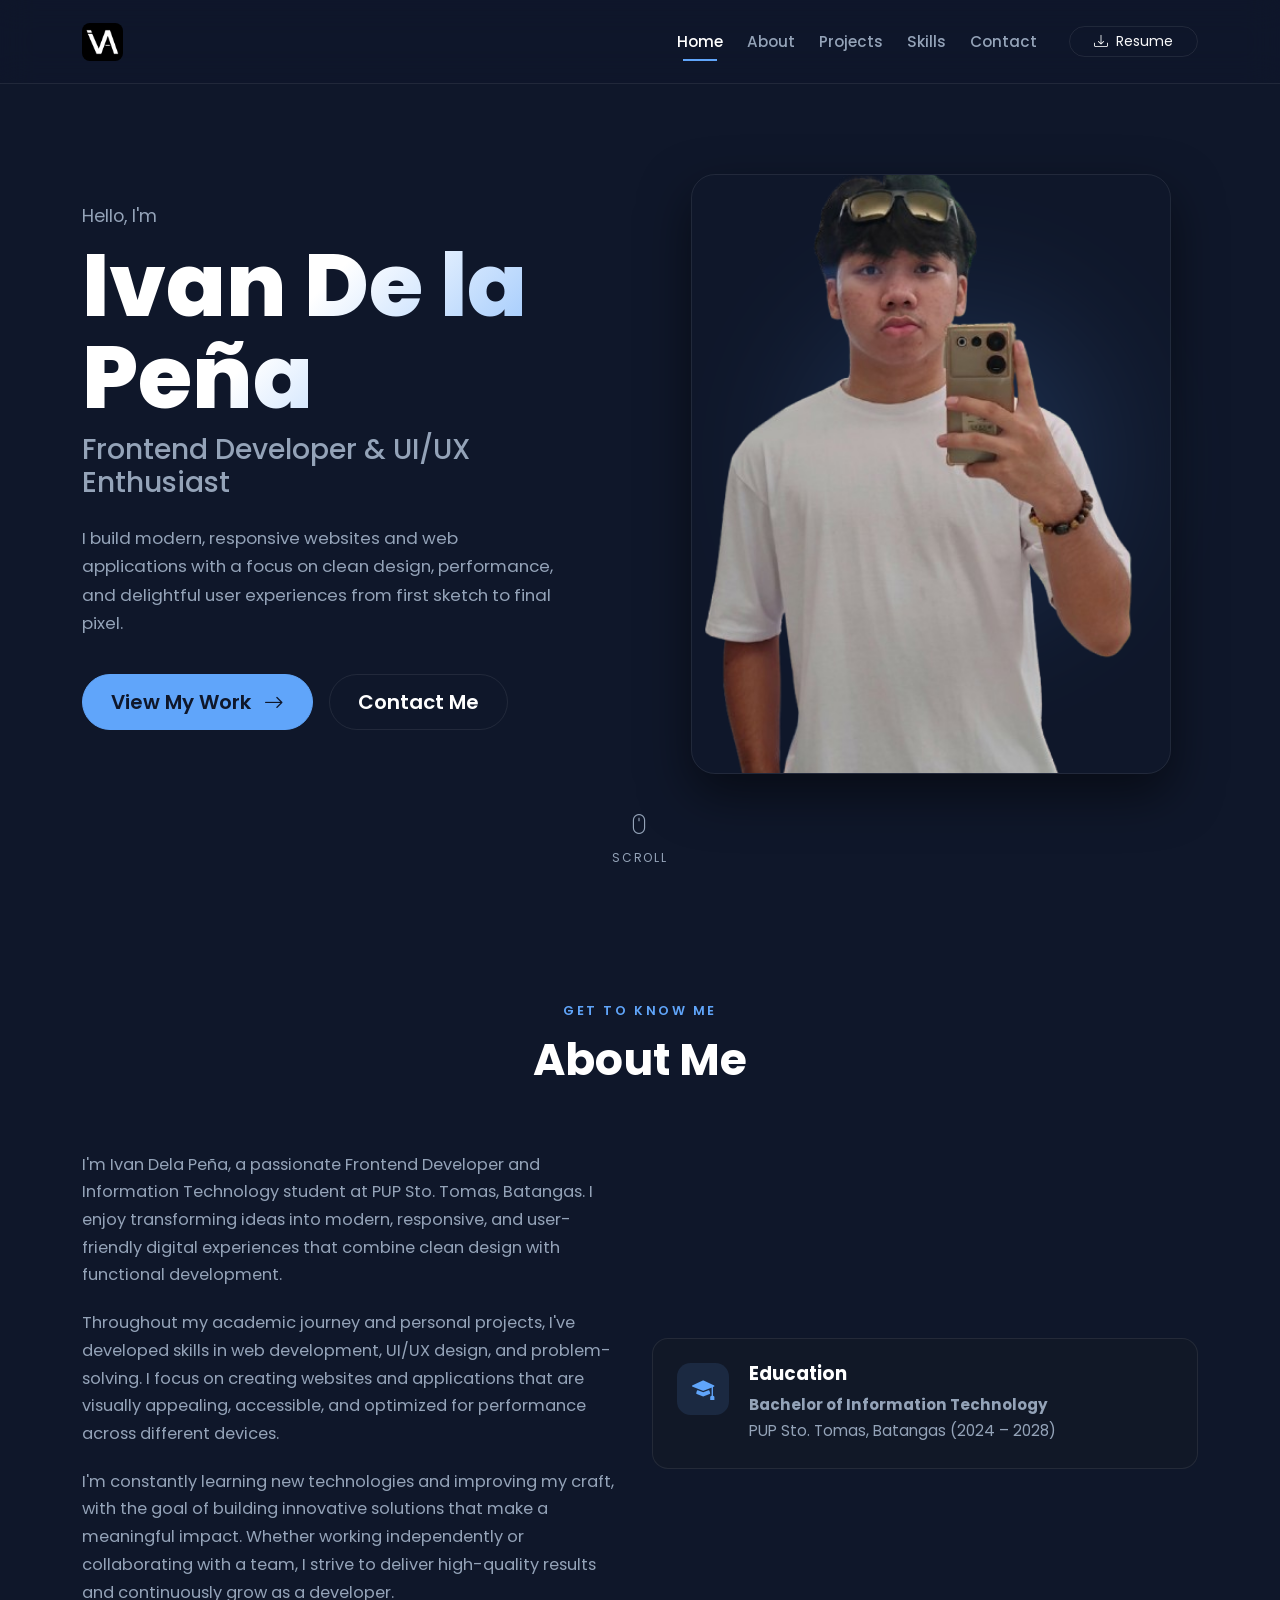
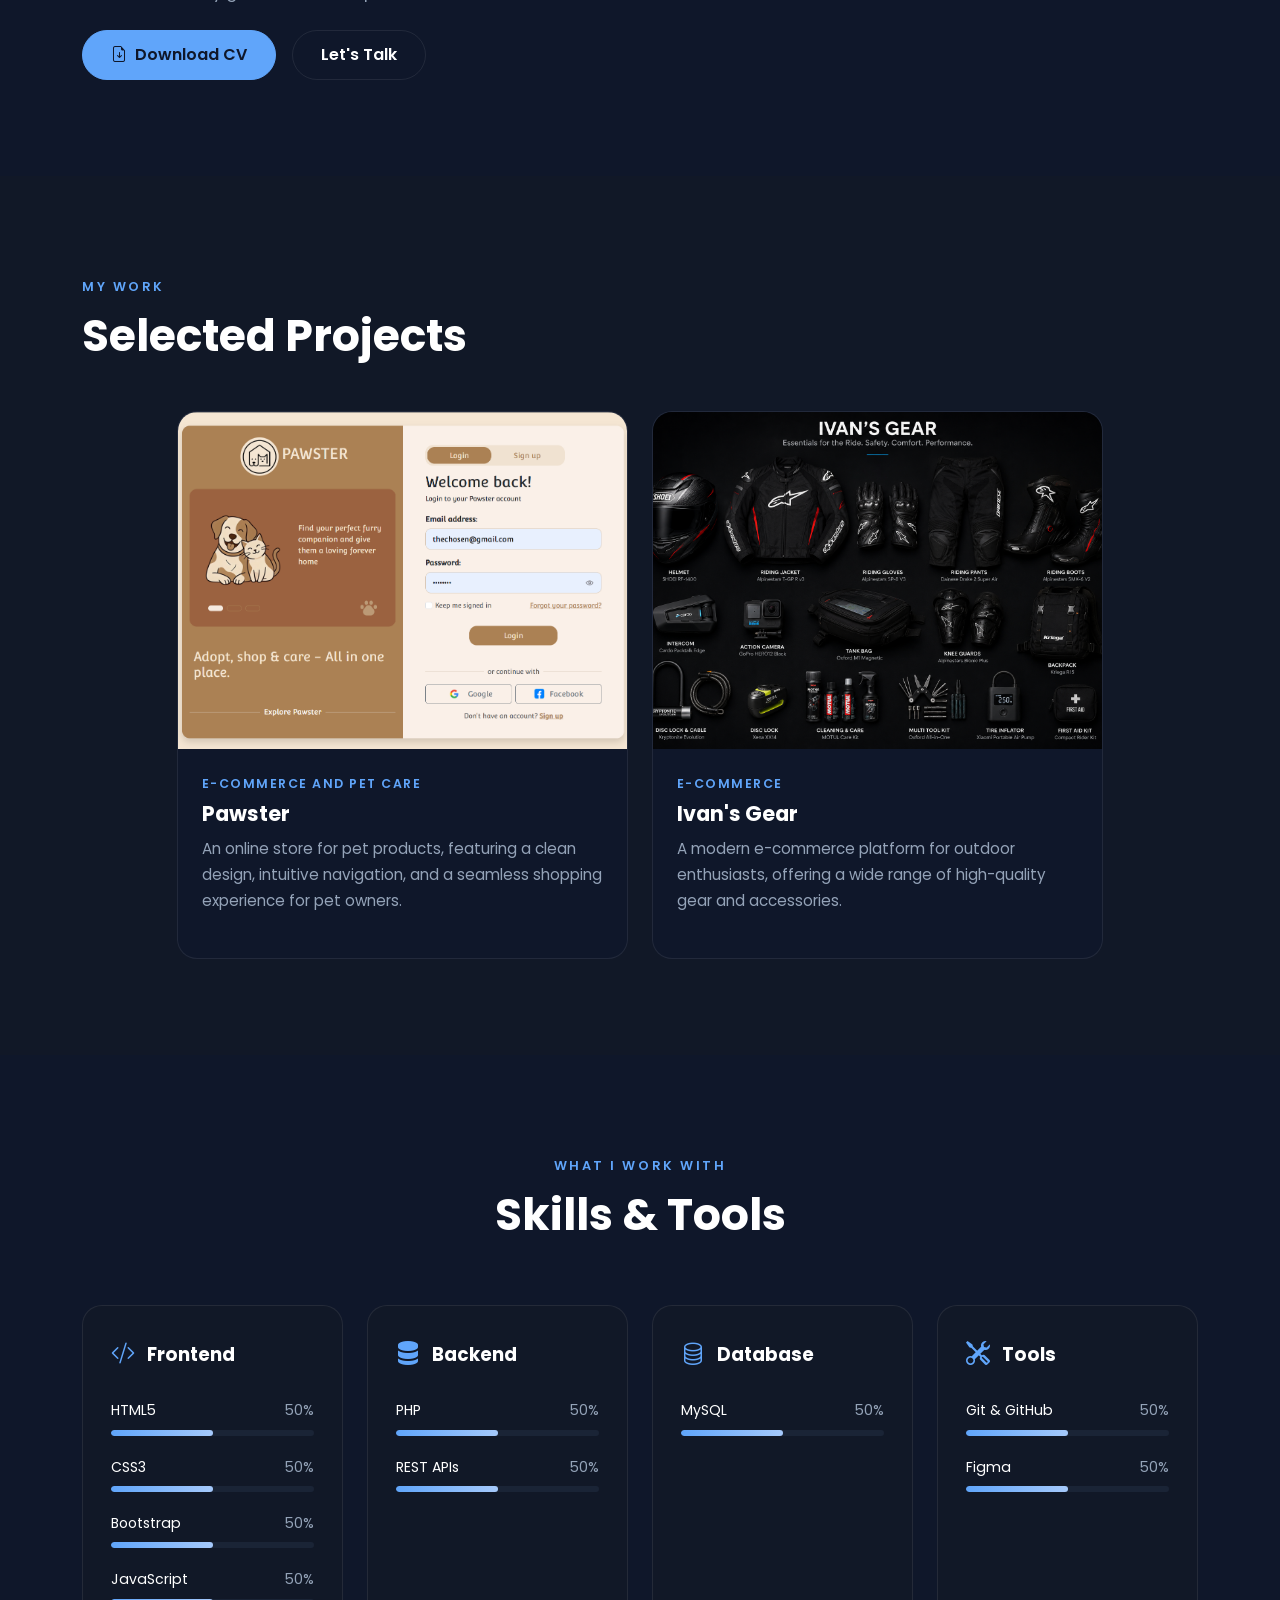
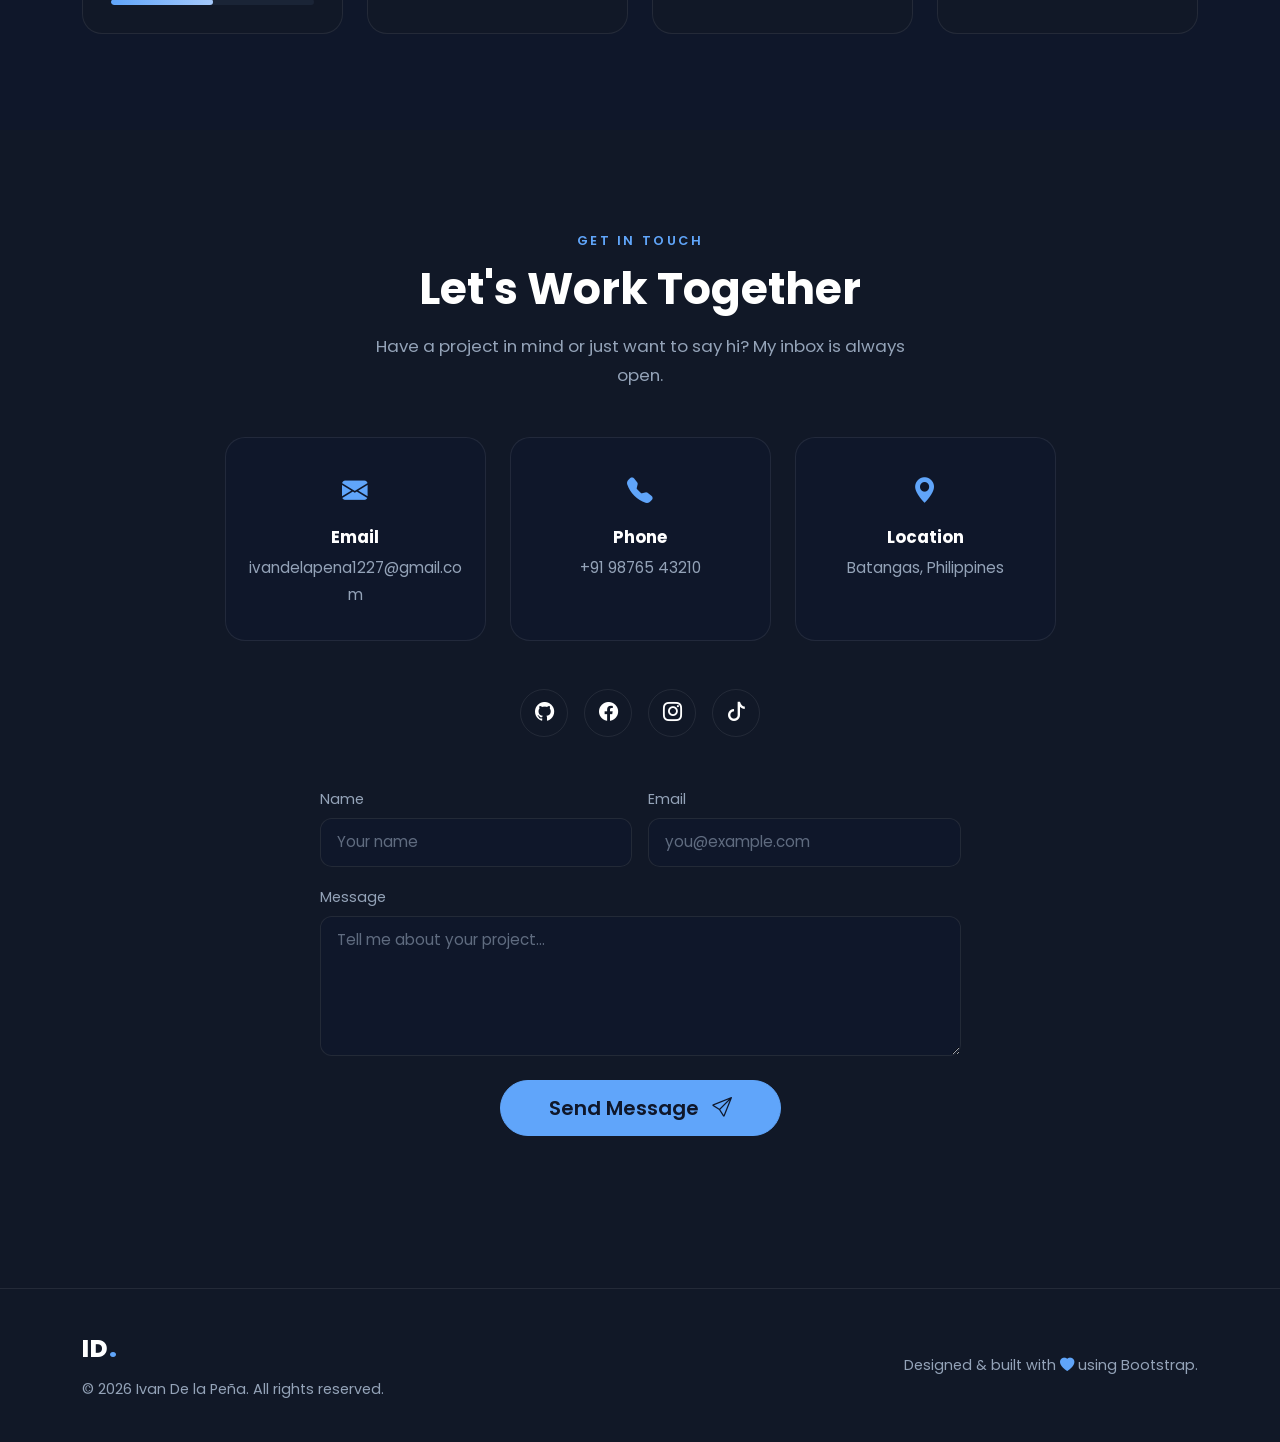
==== index.html @ 6c83ba43 "added all" ====
<!DOCTYPE html>
<html lang="en">
<head>
  <meta charset="UTF-8" />
  <meta name="viewport" content="width=device-width, initial-scale=1.0" />
  <title>Ivan De la Peña | Frontend Developer &amp; UI/UX Designer</title>
  <meta name="description" content="Portfolio of Ivan De la Peña, a Frontend Developer and UI/UX enthusiast specializing in modern, responsive websites and web applications." />
  <meta name="author" content="Ivan De la Peña" />
  <link rel="preconnect" href="https://fonts.googleapis.com">
  <link rel="preconnect" href="https://fonts.gstatic.com" crossorigin>
  <link href="https://fonts.googleapis.com/css2?family=Poppins:wght@300;400;500;600;700;800&display=swap" rel="stylesheet">
  <link href="https://cdn.jsdelivr.net/npm/bootstrap@5.3.3/dist/css/bootstrap.min.css" rel="stylesheet">
  <link rel="stylesheet" href="https://cdn.jsdelivr.net/npm/bootstrap-icons@1.11.3/font/bootstrap-icons.css">
  <link rel="stylesheet" href="style.css">
</head>
<body>

  <a class="skip-link visually-hidden-focusable" href="#main">Skip to main content</a>

  <header>
    <nav class="navbar navbar-expand-lg fixed-top glass-nav" id="mainNav" aria-label="Main navigation">
      <div class="container">
        <a class="navbar-brand logo" href="#home">
          <img src="images/logo.png" alt="Ivan De la Peña logo" class="navbar-logo">
        </a>

        <button class="navbar-toggler" type="button" data-bs-toggle="collapse" data-bs-target="#navMenu"
          aria-controls="navMenu" aria-expanded="false" aria-label="Toggle navigation">
          <span class="navbar-toggler-icon"></span>
        </button>

        <div class="collapse navbar-collapse" id="navMenu">
          <ul class="navbar-nav ms-auto align-items-lg-center gap-lg-2">
            <li class="nav-item">
              <a class="nav-link active" href="#home">Home</a>
            </li>
            <li class="nav-item">
              <a class="nav-link" href="#about">About</a>
            </li>
            <li class="nav-item">
              <a class="nav-link" href="#projects">Projects</a>
            </li>
            <li class="nav-item">
              <a class="nav-link" href="#skills">Skills</a>
            </li>
            <li class="nav-item">
              <a class="nav-link" href="#contact">Contact</a>
            </li>
            <li class="nav-item ms-lg-3 mt-3 mt-lg-0">
              <a class="btn btn-outline-light btn-sm rounded-pill px-4" href="assets/resume.pdf" download>
                <i class="bi bi-download me-1"></i> Resume
              </a>
            </li>
          </ul>
        </div>
      </div>
    </nav>
  </header>

  <main id="main">
    <section id="home" class="hero-section d-flex align-items-center" aria-label="Introduction">
      <div class="container">
        <div class="row align-items-center gx-5">

          <div class="col-lg-6 order-2 order-lg-1 text-center text-lg-start">
            <p class="eyebrow fade-in">Hello, I'm</p>
            <h1 class="hero-name fade-in" style="transition-delay: .05s;">Ivan De la Peña</h1>
            <h2 class="hero-title fade-in" style="transition-delay: .1s;">Frontend Developer &amp; UI/UX Enthusiast</h2>
            <p class="hero-desc fade-in" style="transition-delay: .15s;">
              I build modern, responsive websites and web applications with a focus on
              clean design, performance, and delightful user experiences from
              first sketch to final pixel.
            </p>

            <div class="hero-buttons fade-in d-flex flex-column flex-sm-row gap-3 justify-content-center justify-content-lg-start" style="transition-delay: .2s;">
              <a href="#projects" class="btn btn-primary-custom btn-lg rounded-pill">
                View My Work <i class="bi bi-arrow-right ms-2"></i>
              </a>
              <a href="#contact" class="btn btn-outline-custom btn-lg rounded-pill">
                Contact Me
              </a>
            </div>
          </div>
          <div class="col-lg-6 order-1 order-lg-2 mb-5 mb-lg-0">
            <div class="hero-image-wrapper fade-in">
              <div class="hero-glow" aria-hidden="true"></div>
              <img src="images/me.png" alt="Portrait of Ivan De la Peña, Frontend Developer" class="hero-image" />
            </div>
          </div>

        </div>
      </div>

      <a href="#about" class="scroll-indicator" aria-label="Scroll to About section">
        <i class="bi bi-mouse"></i>
        <span>Scroll</span>
      </a>
    </section>

    <section id="about" class="section-padding" aria-label="About me">
      <div class="container">
        <div class="row">
          <div class="col-12 text-center mb-5">
            <p class="section-eyebrow fade-in">Get To Know Me</p>
            <h2 class="section-title fade-in">About Me</h2>
          </div>
        </div>

        <div class="row align-items-center gy-5">
          <div class="col-lg-6 fade-in">
            <p class="about-text">
              I'm Ivan Dela Peña, a passionate Frontend Developer and Information Technology student at PUP Sto. Tomas, Batangas. 
              I enjoy transforming ideas into modern, responsive, 
              and user-friendly digital experiences that combine clean design with functional development.
            </p>
            <p class="about-text">
              Throughout my academic journey and personal projects, I've developed skills in web development, 
              UI/UX design, and problem-solving. I focus on creating websites and applications that are visually appealing, 
              accessible, and optimized for performance across different devices.
            </p>

            <p class="about-text">
              I'm constantly learning new technologies and improving my craft, 
              with the goal of building innovative solutions that make a meaningful impact. 
              Whether working independently or collaborating with a team, 
              I strive to deliver high-quality results and continuously grow as a developer.
            </p>

            <div class="d-flex flex-wrap gap-3 mt-4">
              <a href="assets/resume.pdf" download class="btn btn-primary-custom rounded-pill">
                <i class="bi bi-file-earmark-arrow-down me-2"></i>Download CV
              </a>
              <a href="#contact" class="btn btn-outline-custom rounded-pill">
                Let's Talk
              </a>
            </div>
          </div>

          <div class="col-lg-6 fade-in" style="transition-delay: .1s;">
            <div class="info-card mb-4">
              <div class="info-icon">
                <i class="bi bi-mortarboard-fill"></i>
              </div>
              <div>
                <h3 class="info-title">Education</h3>
                <p class="info-text">
                  <strong>Bachelor of Information Technology</strong><br>
                  PUP Sto. Tomas, Batangas (2024 &ndash; 2028)<br>
                </p>
              </div>
            </div>
          </div>
        </div>
      </div>
    </section>

    <section id="projects" class="section-padding bg-surface" aria-label="Selected projects">
      <div class="container">
        <div class="row align-items-end mb-5">
          <div class="col-md-8 fade-in">
            <p class="section-eyebrow">My Work</p>
            <h2 class="section-title mb-0">Selected Projects</h2>
          </div>
        </div>

        <div class="row g-4 justify-content-center">

          <div class="col-lg-5 col-md-6 fade-in">
            <article class="project-card">
              <div class="project-img-wrapper">
                <img src="images/pawster.png" alt="Pawster" class="project-img" loading="lazy">
              </div>
              <div class="project-body">
                <span class="project-category">E-commerce and Pet Care</span>
                <h3 class="project-title">Pawster</h3>
                <p class="project-desc">
                  An online store for pet products, featuring a clean design, 
                  intuitive navigation, and a seamless shopping experience for pet owners.
                </p>
              </div>
            </article>
          </div>

          <div class="col-lg-5 col-md-6 fade-in" style="transition-delay: .1s;">
            <article class="project-card">
              <div class="project-img-wrapper">
                <img src="images/ivansgear.png" alt="Analytics dashboard interface showing sales charts" class="project-img" loading="lazy">
              </div>
              <div class="project-body">
                <span class="project-category">E-commerce</span>
                <h3 class="project-title">Ivan's Gear</h3>
                <p class="project-desc">
                  A modern e-commerce platform for outdoor enthusiasts, offering a wide range of high-quality gear and accessories.
                </p>
              </div>
            </article>
          </div>

        </div>
      </div>
    </section>

    <section id="skills" class="section-padding" aria-label="Skills and tools">
      <div class="container">
        <div class="row">
          <div class="col-12 text-center mb-5">
            <p class="section-eyebrow fade-in">What I Work With</p>
            <h2 class="section-title fade-in">Skills &amp; Tools</h2>
          </div>
        </div>

        <div class="row g-4">

          <div class="col-lg-3 col-md-6 fade-in">
            <div class="skill-card h-100">
              <div class="skill-card-header">
                <i class="bi bi-code-slash"></i>
                <h3>Frontend</h3>
              </div>

              <div class="skill-item">
                <div class="skill-label"><span>HTML5</span><span>50%</span></div>
                <div class="progress skill-progress" role="progressbar" aria-label="HTML5 proficiency" aria-valuenow="50" aria-valuemin="0" aria-valuemax="100">
                  <div class="progress-bar" data-width="50"></div>
                </div>
              </div>

              <div class="skill-item">
                <div class="skill-label"><span>CSS3</span><span>50%</span></div>
                <div class="progress skill-progress" role="progressbar" aria-label="CSS3 proficiency" aria-valuenow="50" aria-valuemin="0" aria-valuemax="100">
                  <div class="progress-bar" data-width="50"></div>
                </div>
              </div>

              <div class="skill-item">
                <div class="skill-label"><span>Bootstrap</span><span>50%</span></div>
                <div class="progress skill-progress" role="progressbar" aria-label="Bootstrap proficiency" aria-valuenow="50" aria-valuemin="0" aria-valuemax="100">
                  <div class="progress-bar" data-width="50"></div>
                </div>
              </div>

              <div class="skill-item mb-0">
                <div class="skill-label"><span>JavaScript</span><span>50%</span></div>
                <div class="progress skill-progress" role="progressbar" aria-label="JavaScript proficiency" aria-valuenow="50" aria-valuemin="0" aria-valuemax="100">
                  <div class="progress-bar" data-width="50"></div>
                </div>
              </div>
            </div>
          </div>

          <div class="col-lg-3 col-md-6 fade-in" style="transition-delay: .05s;">
            <div class="skill-card h-100">
              <div class="skill-card-header">
                <i class="bi bi-server"></i>
                <h3>Backend</h3>
              </div>

              <div class="skill-item">
                <div class="skill-label"><span>PHP</span><span>50%</span></div>
                <div class="progress skill-progress" role="progressbar" aria-label="PHP proficiency" aria-valuenow="50" aria-valuemin="0" aria-valuemax="100">
                  <div class="progress-bar" data-width="50"></div>
                </div>
              </div>

              <div class="skill-item mb-0">
                <div class="skill-label"><span>REST APIs</span><span>50%</span></div>
                <div class="progress skill-progress" role="progressbar" aria-label="REST APIs proficiency" aria-valuenow="50" aria-valuemin="0" aria-valuemax="100">
                  <div class="progress-bar" data-width="50"></div>
                </div>
              </div>
            </div>
          </div>

          <div class="col-lg-3 col-md-6 fade-in" style="transition-delay: .1s;">
            <div class="skill-card h-100">
              <div class="skill-card-header">
                <i class="bi bi-database"></i>
                <h3>Database</h3>
              </div>

              <div class="skill-item mb-0">
                <div class="skill-label"><span>MySQL</span><span>50%</span></div>
                <div class="progress skill-progress" role="progressbar" aria-label="MySQL proficiency" aria-valuenow="50" aria-valuemin="0" aria-valuemax="100">
                  <div class="progress-bar" data-width="50"></div>
                </div>
              </div>
            </div>
          </div>

          <div class="col-lg-3 col-md-6 fade-in" style="transition-delay: .15s;">
            <div class="skill-card h-100">
              <div class="skill-card-header">
                <i class="bi bi-tools"></i>
                <h3>Tools</h3>
              </div>

              <div class="skill-item">
                <div class="skill-label"><span>Git &amp; GitHub</span><span>50%</span></div>
                <div class="progress skill-progress" role="progressbar" aria-label="Git and GitHub proficiency" aria-valuenow="50" aria-valuemin="0" aria-valuemax="100">
                  <div class="progress-bar" data-width="50"></div>
                </div>
              </div>

              <div class="skill-item mb-0">
                <div class="skill-label"><span>Figma</span><span>50%</span></div>
                <div class="progress skill-progress" role="progressbar" aria-label="Figma proficiency" aria-valuenow="50" aria-valuemin="0" aria-valuemax="100">
                  <div class="progress-bar" data-width="50"></div>
                </div>
              </div>
            </div>
          </div>

        </div>
      </div>
    </section>

    <section id="contact" class="section-padding bg-surface" aria-label="Contact">
      <div class="container">
        <div class="row">
          <div class="col-12 text-center mb-5">
            <p class="section-eyebrow fade-in">Get In Touch</p>
            <h2 class="section-title fade-in">Let's Work Together</h2>
            <p class="section-subtitle fade-in mx-auto">
              Have a project in mind or just want to say hi? My inbox is always open.
            </p>
          </div>
        </div>

        <div class="row g-4 justify-content-center mb-5">
          <div class="col-lg-3 col-md-6 fade-in">
            <div class="contact-info-card text-center">
              <i class="bi bi-envelope-fill"></i>
              <h3>Email</h3>
              <a href="mailto:ivandelapena1227@gmail.com">ivandelapena1227@gmail.com</a>
            </div>
          </div>
          <div class="col-lg-3 col-md-6 fade-in" style="transition-delay: .05s;">
            <div class="contact-info-card text-center">
              <i class="bi bi-telephone-fill"></i>
              <h3>Phone</h3>
              <a href="tel:+919876543210">+91 98765 43210</a>
            </div>
          </div>
          <div class="col-lg-3 col-md-6 fade-in" style="transition-delay: .1s;">
            <div class="contact-info-card text-center">
              <i class="bi bi-geo-alt-fill"></i>
              <h3>Location</h3>
              <span>Batangas, Philippines</span>
            </div>
          </div>
        </div>

        <div class="row fade-in">
          <div class="col-12 text-center mb-5">
            <div class="social-icons">
              <a href="https://github.com/So-ye" aria-label="GitHub profile"><i class="bi bi-github"></i></a>
              <a href="https://www.facebook.com/ivan.delapena.39108" aria-label="Facebook profile"><i class="bi bi-facebook"></i></a>
              <a href="https://www.instagram.com/so_yehh/" aria-label="Instagram profile"><i class="bi bi-instagram"></i></a>
              <a href="https://www.tiktok.com/@so._.ye2" aria-label="TikTok profile"><i class="bi bi-tiktok"></i></a>
            </div>
          </div>
        </div>

        <div class="row justify-content-center">
          <div class="col-lg-7 fade-in">
            <form id="contactForm" class="contact-form" novalidate>
              <div class="row g-3">
                <div class="col-md-6">
                  <label for="name" class="form-label">Name</label>
                  <input type="text" class="form-control" id="name" name="name" placeholder="Your name" required>
                </div>
                <div class="col-md-6">
                  <label for="email" class="form-label">Email</label>
                  <input type="email" class="form-control" id="email" name="email" placeholder="you@example.com" required>
                </div>
                <div class="col-12">
                  <label for="message" class="form-label">Message</label>
                  <textarea class="form-control" id="message" name="message" rows="5" placeholder="Tell me about your project..." required></textarea>
                </div>
                <div class="col-12 text-center mt-4">
                  <button type="submit" class="btn btn-primary-custom btn-lg rounded-pill px-5">
                    Send Message <i class="bi bi-send ms-2"></i>
                  </button>
                </div>
                <div class="col-12">
                  <div id="formStatus" class="form-status text-center mt-3" role="status" aria-live="polite"></div>
                </div>
              </div>
            </form>
          </div>
        </div>

      </div>
    </section>

  </main>

  <footer class="footer">
    <div class="container">
      <div class="row align-items-center gy-3">
        <div class="col-md-6 text-center text-md-start">
          <a href="#home" class="logo footer-logo">ID<span class="accent-dot">.</span></a>
          <p class="footer-text mb-0">&copy; <span id="year"></span> Ivan De la Peña. All rights reserved.</p>
        </div>
        <div class="col-md-6 text-center text-md-end">
          <p class="footer-text mb-0">Designed &amp; built with <i class="bi bi-heart-fill text-accent"></i> using Bootstrap.</p>
        </div>
      </div>
    </div>
  </footer>

  <button id="backToTop" class="back-to-top" aria-label="Back to top">
    <i class="bi bi-arrow-up"></i>
  </button>

  <script src="https://cdn.jsdelivr.net/npm/bootstrap@5.3.3/dist/js/bootstrap.bundle.min.js"></script>

  <script src="script.js"></script>
</body>
</html>
---- style.css ----
/* ==========================================================================
   AMAN PATEL — PORTFOLIO STYLESHEET
   Table of Contents:
   1. CSS Variables & Root Settings
   2. Reset & Base Styles
   3. Utility Classes
   4. Navbar
   5. Hero Section
   6. Buttons
   7. About Section
   8. Projects Section
   9. Skills Section
   10. Contact Section
   11. Footer & Back to Top
   12. Scroll Animations
   13. Responsive Adjustments
   ========================================================================== */


/* ==========================================================================
   1. CSS VARIABLES & ROOT SETTINGS
   ========================================================================== */
:root {
  /* Color palette */
  --bg: #0f172a;
  --surface: #111827;
  --surface-light: #1a2436;
  --primary: #ffffff;
  --accent: #60a5fa;
  --accent-soft: rgba(96, 165, 250, 0.12);
  --text-secondary: #94a3b8;
  --border-color: rgba(255, 255, 255, 0.08);

  /* Typography */
  --font-primary: 'Poppins', sans-serif;

  /* Spacing system */
  --section-padding-y: 6rem;
  --section-padding-y-mobile: 4rem;

  /* Transitions */
  --transition-fast: 0.2s ease;
  --transition-base: 0.35s ease;
  --transition-slow: 0.6s ease;

  /* Shadows */
  --shadow-soft: 0 10px 30px rgba(0, 0, 0, 0.35);
  --shadow-strong: 0 20px 50px rgba(0, 0, 0, 0.5);
}


/* ==========================================================================
   2. RESET & BASE STYLES
   ========================================================================== */
*,
*::before,
*::after {
  box-sizing: border-box;
}

html {
  scroll-behavior: smooth;
}

body {
  font-family: var(--font-primary);
  background-color: var(--bg);
  color: var(--primary);
  line-height: 1.7;
  overflow-x: hidden;
}

h1, h2, h3, h4, h5, h6 {
  font-family: var(--font-primary);
  font-weight: 700;
  color: var(--primary);
  margin: 0;
}

p {
  color: var(--text-secondary);
  margin: 0;
}

a {
  text-decoration: none;
  color: inherit;
}

img {
  max-width: 100%;
  display: block;
}

/* Skip link for accessibility */
.skip-link {
  position: absolute;
  top: 0;
  left: 0;
  background: var(--accent);
  color: var(--bg);
  padding: 0.5rem 1rem;
  z-index: 2000;
}

/* Visible focus state for accessibility */
a:focus-visible,
button:focus-visible,
input:focus-visible,
textarea:focus-visible {
  outline: 2px solid var(--accent);
  outline-offset: 3px;
}

/* Respect reduced motion preferences */
@media (prefers-reduced-motion: reduce) {
  html {
    scroll-behavior: auto;
  }
  * {
    transition-duration: 0.01ms !important;
    animation-duration: 0.01ms !important;
  }
}


/* ==========================================================================
   3. UTILITY CLASSES
   ========================================================================== */
.section-padding {
  padding: var(--section-padding-y) 0;
}

.bg-surface {
  background-color: var(--surface);
}

.text-accent {
  color: var(--accent) !important;
}

.accent-dot {
  color: var(--accent);
}

.section-eyebrow {
  display: inline-block;
  text-transform: uppercase;
  letter-spacing: 0.2em;
  font-size: 0.8rem;
  font-weight: 600;
  color: var(--accent);
  margin-bottom: 0.75rem;
}

.section-title {
  font-size: clamp(2rem, 4vw, 2.75rem);
  font-weight: 700;
  margin-bottom: 1rem;
}

.section-subtitle {
  max-width: 560px;
  font-size: 1.05rem;
}


/* ==========================================================================
   4. NAVBAR
   ========================================================================== */
.glass-nav {
  background: rgba(15, 23, 42, 0.55);
  backdrop-filter: blur(16px);
  -webkit-backdrop-filter: blur(16px);
  border-bottom: 1px solid var(--border-color);
  transition: background var(--transition-base), box-shadow var(--transition-base), padding var(--transition-base);
  padding-top: 1.1rem;
  padding-bottom: 1.1rem;
}

.glass-nav.scrolled {
  background: rgba(15, 23, 42, 0.85);
  box-shadow: var(--shadow-soft);
  padding-top: 0.7rem;
  padding-bottom: 0.7rem;
}

.logo {
  font-size: 1.5rem;
  font-weight: 800;
  letter-spacing: 0.05em;
  color: var(--primary);
}

/* Image-based logo in the navbar */
.navbar-logo {
  height: 38px;
  width: auto;
  border-radius: 0.5rem;
  display: block;
  transition: transform var(--transition-fast);
}

.navbar-brand:hover .navbar-logo {
  transform: scale(1.05);
}

.navbar-nav .nav-link {
  color: var(--text-secondary);
  font-weight: 500;
  font-size: 0.95rem;
  position: relative;
  padding: 0.5rem 0.85rem;
  transition: color var(--transition-fast);
}

.navbar-nav .nav-link:hover,
.navbar-nav .nav-link.active {
  color: var(--primary);
}

/* Active link underline indicator */
.navbar-nav .nav-link::after {
  content: '';
  position: absolute;
  left: 0.85rem;
  right: 0.85rem;
  bottom: 0.1rem;
  height: 2px;
  background: var(--accent);
  transform: scaleX(0);
  transform-origin: left;
  transition: transform var(--transition-base);
}

.navbar-nav .nav-link:hover::after,
.navbar-nav .nav-link.active::after {
  transform: scaleX(1);
}

.navbar-toggler {
  border: none;
  box-shadow: none;
}

.navbar-toggler:focus {
  box-shadow: none;
}

.navbar-toggler-icon {
  filter: invert(1);
}


/* ==========================================================================
   5. HERO SECTION
   ========================================================================== */
.hero-section {
  min-height: 100vh;
  padding-top: 7rem;
  padding-bottom: 4rem;
  position: relative;
}

.eyebrow {
  font-size: 1.1rem;
  color: var(--text-secondary);
  margin-bottom: 0.5rem;
}

.hero-name {
  font-size: clamp(3rem, 8vw, 5.5rem);
  font-weight: 800;
  line-height: 1.05;
  margin-bottom: 0.5rem;
  background: linear-gradient(135deg, var(--primary) 40%, var(--accent) 100%);
  -webkit-background-clip: text;
  background-clip: text;
  -webkit-text-fill-color: transparent;
}

.hero-title {
  font-size: clamp(1.2rem, 2.5vw, 1.75rem);
  font-weight: 500;
  color: var(--text-secondary);
  margin-bottom: 1.5rem;
}

.hero-desc {
  font-size: 1.05rem;
  max-width: 480px;
  margin: 0 auto 2.25rem;
}

@media (min-width: 992px) {
  .hero-desc {
    margin-left: 0;
  }
}

.hero-buttons {
  margin-bottom: 1rem;
}

/* Portrait image */
.hero-image-wrapper {
  position: relative;
  max-width: 480px;
  margin: 0 auto;
}

.hero-image {
  width: 100%;
  aspect-ratio: 4 / 5;
  object-fit: cover;
  border-radius: 1.5rem;
  box-shadow: var(--shadow-strong);
  border: 1px solid var(--border-color);
  position: relative;
  z-index: 2;
  transition: transform var(--transition-slow), box-shadow var(--transition-slow);
}

.hero-image-wrapper:hover .hero-image {
  transform: translateY(-8px) scale(1.015);
  box-shadow: 0 25px 60px rgba(96, 165, 250, 0.25);
}

.hero-glow {
  position: absolute;
  top: 8%;
  right: 5%;
  width: 80%;
  height: 80%;
  background: radial-gradient(circle, var(--accent) 0%, transparent 70%);
  opacity: 0.25;
  filter: blur(60px);
  z-index: 1;
  border-radius: 50%;
}

/* Scroll indicator */
.scroll-indicator {
  position: absolute;
  bottom: 2rem;
  left: 50%;
  transform: translateX(-50%);
  display: flex;
  flex-direction: column;
  align-items: center;
  gap: 0.4rem;
  color: var(--text-secondary);
  font-size: 0.75rem;
  letter-spacing: 0.15em;
  text-transform: uppercase;
  animation: bounce 2.4s infinite;
  transition: color var(--transition-fast);
}

.scroll-indicator:hover {
  color: var(--accent);
}

.scroll-indicator i {
  font-size: 1.25rem;
}

@keyframes bounce {
  0%, 100% { transform: translate(-50%, 0); }
  50% { transform: translate(-50%, 8px); }
}


/* ==========================================================================
   6. BUTTONS
   ========================================================================== */
.btn-primary-custom {
  background-color: var(--accent);
  border: 1px solid var(--accent);
  color: var(--bg);
  font-weight: 600;
  padding: 0.75rem 1.75rem;
  transition: transform var(--transition-fast), box-shadow var(--transition-fast), background-color var(--transition-fast);
}

.btn-primary-custom:hover,
.btn-primary-custom:focus {
  background-color: #4f94e6;
  border-color: #4f94e6;
  color: var(--bg);
  transform: translateY(-3px);
  box-shadow: 0 10px 25px rgba(96, 165, 250, 0.35);
}

.btn-outline-custom {
  background-color: transparent;
  border: 1px solid var(--border-color);
  color: var(--primary);
  font-weight: 600;
  padding: 0.75rem 1.75rem;
  transition: transform var(--transition-fast), background-color var(--transition-fast), border-color var(--transition-fast);
}

.btn-outline-custom:hover,
.btn-outline-custom:focus {
  background-color: var(--surface-light);
  border-color: var(--accent);
  color: var(--primary);
  transform: translateY(-3px);
}

.btn-outline-light {
  border-color: var(--border-color);
  transition: all var(--transition-fast);
}

.btn-outline-light:hover {
  background-color: var(--accent);
  border-color: var(--accent);
  color: var(--bg);
  transform: translateY(-2px);
}


/* ==========================================================================
   7. ABOUT SECTION
   ========================================================================== */
.about-text {
  margin-bottom: 1.25rem;
  font-size: 1.02rem;
}

.info-card {
  display: flex;
  gap: 1.25rem;
  align-items: flex-start;
  background-color: var(--surface);
  border: 1px solid var(--border-color);
  border-radius: 1rem;
  padding: 1.5rem;
  transition: transform var(--transition-base), border-color var(--transition-base);
}

.info-card:hover {
  transform: translateY(-4px);
  border-color: var(--accent);
}

.info-icon {
  flex-shrink: 0;
  width: 52px;
  height: 52px;
  border-radius: 0.85rem;
  background: var(--accent-soft);
  color: var(--accent);
  display: flex;
  align-items: center;
  justify-content: center;
  font-size: 1.4rem;
}

.info-title {
  font-size: 1.15rem;
  margin-bottom: 0.4rem;
}

.info-text {
  font-size: 0.95rem;
  margin: 0;
}


/* ==========================================================================
   8. PROJECTS SECTION
   ========================================================================== */
.view-all-link {
  font-weight: 600;
  color: var(--primary);
  display: inline-flex;
  align-items: center;
  transition: color var(--transition-fast), gap var(--transition-fast);
}

.view-all-link:hover {
  color: var(--accent);
}

.project-card {
  background-color: var(--bg);
  border: 1px solid var(--border-color);
  border-radius: 1.25rem;
  overflow: hidden;
  height: 100%;
  display: flex;
  flex-direction: column;
  transition: transform var(--transition-base), box-shadow var(--transition-base), border-color var(--transition-base);
}

.project-card:hover {
  transform: translateY(-10px);
  box-shadow: var(--shadow-strong);
  border-color: var(--accent);
}

.project-img-wrapper {
  overflow: hidden;
  aspect-ratio: 4 / 3;
}

.project-img {
  width: 100%;
  height: 100%;
  object-fit: cover;
  transition: transform var(--transition-slow);
}

.project-card:hover .project-img {
  transform: scale(1.08);
}

.project-body {
  padding: 1.5rem;
  flex-grow: 1;
  display: flex;
  flex-direction: column;
}

.project-category {
  display: inline-block;
  font-size: 0.78rem;
  text-transform: uppercase;
  letter-spacing: 0.12em;
  color: var(--accent);
  font-weight: 600;
  margin-bottom: 0.5rem;
}

.project-title {
  font-size: 1.3rem;
  margin-bottom: 0.6rem;
}

.project-desc {
  font-size: 0.95rem;
  margin-bottom: 1.25rem;
  flex-grow: 1;
}

.project-link {
  font-weight: 600;
  color: var(--primary);
  display: inline-flex;
  align-items: center;
  align-self: flex-start;
  border-bottom: 1px solid transparent;
  transition: color var(--transition-fast), border-color var(--transition-fast);
}

.project-link:hover {
  color: var(--accent);
  border-color: var(--accent);
}


/* ==========================================================================
   9. SKILLS SECTION
   ========================================================================== */
.skill-card {
  background-color: var(--surface);
  border: 1px solid var(--border-color);
  border-radius: 1.25rem;
  padding: 1.75rem;
  transition: transform var(--transition-base), border-color var(--transition-base);
}

.skill-card:hover {
  transform: translateY(-6px);
  border-color: var(--accent);
}

.skill-card-header {
  display: flex;
  align-items: center;
  gap: 0.75rem;
  margin-bottom: 1.5rem;
}

.skill-card-header i {
  font-size: 1.5rem;
  color: var(--accent);
}

.skill-card-header h3 {
  font-size: 1.15rem;
  margin: 0;
}

.skill-item {
  margin-bottom: 1.25rem;
}

.skill-label {
  display: flex;
  justify-content: space-between;
  font-size: 0.88rem;
  margin-bottom: 0.4rem;
  color: var(--primary);
}

.skill-label span:last-child {
  color: var(--text-secondary);
}

.skill-progress {
  height: 6px;
  background-color: var(--surface-light);
  border-radius: 999px;
  overflow: hidden;
}

.skill-progress .progress-bar {
  background: linear-gradient(90deg, var(--accent), #a5c9fb);
  width: 0%;
  border-radius: 999px;
  transition: width 1.2s ease;
}


/* ==========================================================================
   10. CONTACT SECTION
   ========================================================================== */
.contact-info-card {
  background-color: var(--bg);
  border: 1px solid var(--border-color);
  border-radius: 1.25rem;
  padding: 2rem 1.25rem;
  height: 100%;
  transition: transform var(--transition-base), border-color var(--transition-base);
}

.contact-info-card:hover {
  transform: translateY(-6px);
  border-color: var(--accent);
}

.contact-info-card i {
  font-size: 1.6rem;
  color: var(--accent);
  margin-bottom: 0.85rem;
  display: inline-block;
}

.contact-info-card h3 {
  font-size: 1.05rem;
  margin-bottom: 0.4rem;
}

.contact-info-card a,
.contact-info-card span {
  color: var(--text-secondary);
  font-size: 0.95rem;
  transition: color var(--transition-fast);
  word-break: break-word;
}

.contact-info-card a:hover {
  color: var(--accent);
}

/* Social icons */
.social-icons {
  display: flex;
  justify-content: center;
  gap: 1rem;
}

.social-icons a {
  width: 48px;
  height: 48px;
  display: flex;
  align-items: center;
  justify-content: center;
  border-radius: 50%;
  border: 1px solid var(--border-color);
  color: var(--primary);
  font-size: 1.2rem;
  transition: all var(--transition-fast);
}

.social-icons a:hover {
  background-color: var(--accent);
  border-color: var(--accent);
  color: var(--bg);
  transform: translateY(-4px);
}

/* Contact form */
.contact-form .form-label {
  color: var(--text-secondary);
  font-size: 0.9rem;
  margin-bottom: 0.4rem;
}

.contact-form .form-control {
  background-color: var(--bg);
  border: 1px solid var(--border-color);
  color: var(--primary);
  border-radius: 0.75rem;
  padding: 0.75rem 1rem;
  font-size: 0.95rem;
  transition: border-color var(--transition-fast), box-shadow var(--transition-fast);
}

.contact-form .form-control:focus {
  background-color: var(--bg);
  color: var(--primary);
  border-color: var(--accent);
  box-shadow: 0 0 0 3px var(--accent-soft);
}

.contact-form .form-control::placeholder {
  color: var(--text-secondary);
  opacity: 0.6;
}

.form-status {
  font-size: 0.95rem;
  min-height: 1.5rem;
}

.form-status.success {
  color: var(--accent);
}

.form-status.error {
  color: #f87171;
}


/* ==========================================================================
   11. FOOTER & BACK TO TOP
   ========================================================================== */
.footer {
  background-color: var(--surface);
  border-top: 1px solid var(--border-color);
  padding: 2.5rem 0;
}

.footer-logo {
  display: inline-block;
  margin-bottom: 0.5rem;
}

.footer-text {
  color: var(--text-secondary);
  font-size: 0.9rem;
}

.back-to-top {
  position: fixed;
  bottom: 1.75rem;
  right: 1.75rem;
  width: 48px;
  height: 48px;
  border-radius: 50%;
  background-color: var(--accent);
  color: var(--bg);
  border: none;
  display: flex;
  align-items: center;
  justify-content: center;
  font-size: 1.2rem;
  opacity: 0;
  visibility: hidden;
  transform: translateY(20px);
  transition: all var(--transition-base);
  z-index: 999;
  cursor: pointer;
  box-shadow: var(--shadow-soft);
}

.back-to-top.visible {
  opacity: 1;
  visibility: visible;
  transform: translateY(0);
}

.back-to-top:hover {
  background-color: #4f94e6;
  transform: translateY(-4px);
}


/* ==========================================================================
   12. SCROLL ANIMATIONS
   ========================================================================== */
.fade-in {
  opacity: 0;
  transform: translateY(30px);
  transition: opacity 0.7s ease, transform 0.7s ease;
}

.fade-in.visible {
  opacity: 1;
  transform: translateY(0);
}


/* ==========================================================================
   13. RESPONSIVE ADJUSTMENTS
   ========================================================================== */

/* Tablet and below: reduce section padding */
@media (max-width: 991.98px) {
  .section-padding {
    padding: var(--section-padding-y-mobile) 0;
  }

  .hero-section {
    padding-top: 8rem;
    min-height: auto;
  }

  .navbar-nav .nav-link::after {
    display: none;
  }

  .navbar-collapse {
    background-color: var(--surface);
    border-radius: 1rem;
    margin-top: 1rem;
    padding: 1rem 1.25rem;
    border: 1px solid var(--border-color);
  }
}

/* Mobile */
@media (max-width: 575.98px) {
  .hero-image-wrapper {
    max-width: 320px;
  }

  .back-to-top {
    right: 1rem;
    bottom: 1rem;
    width: 42px;
    height: 42px;
  }

  .social-icons a {
    width: 44px;
    height: 44px;
    font-size: 1.1rem;
  }
}
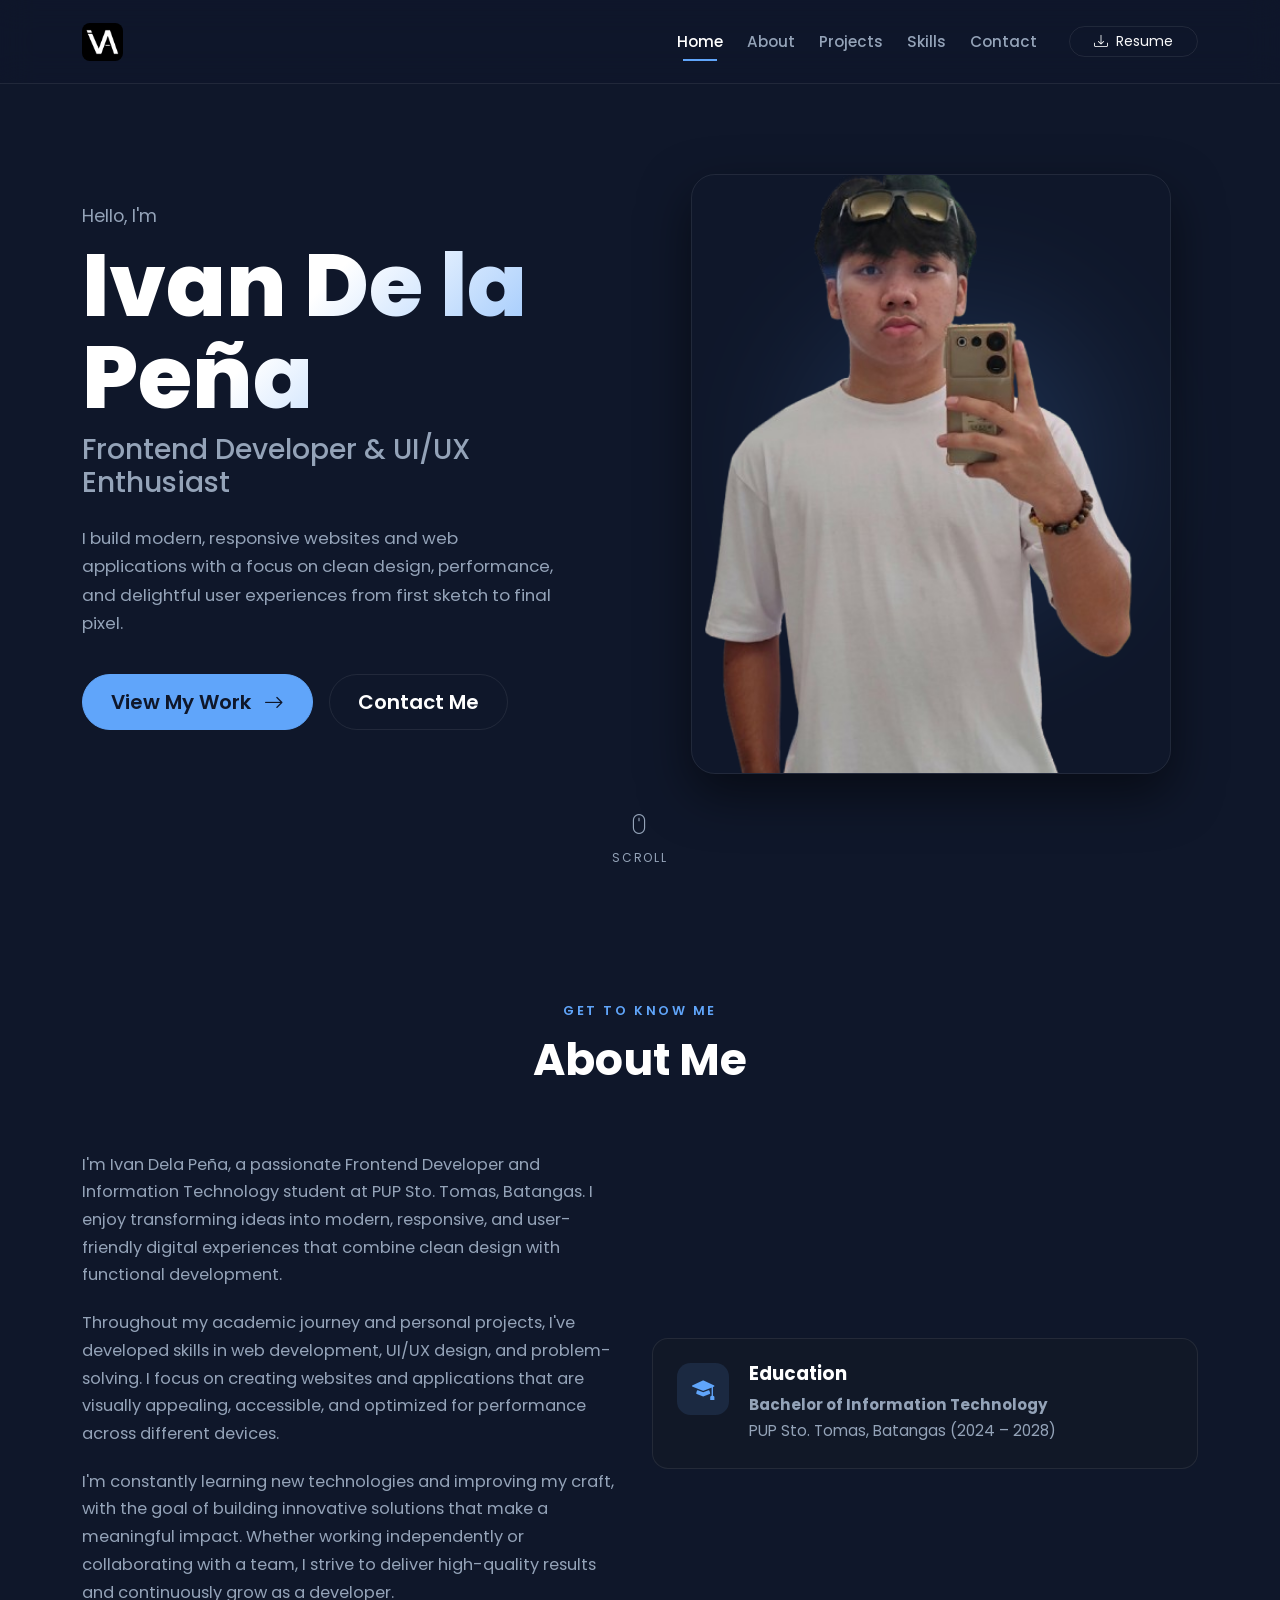
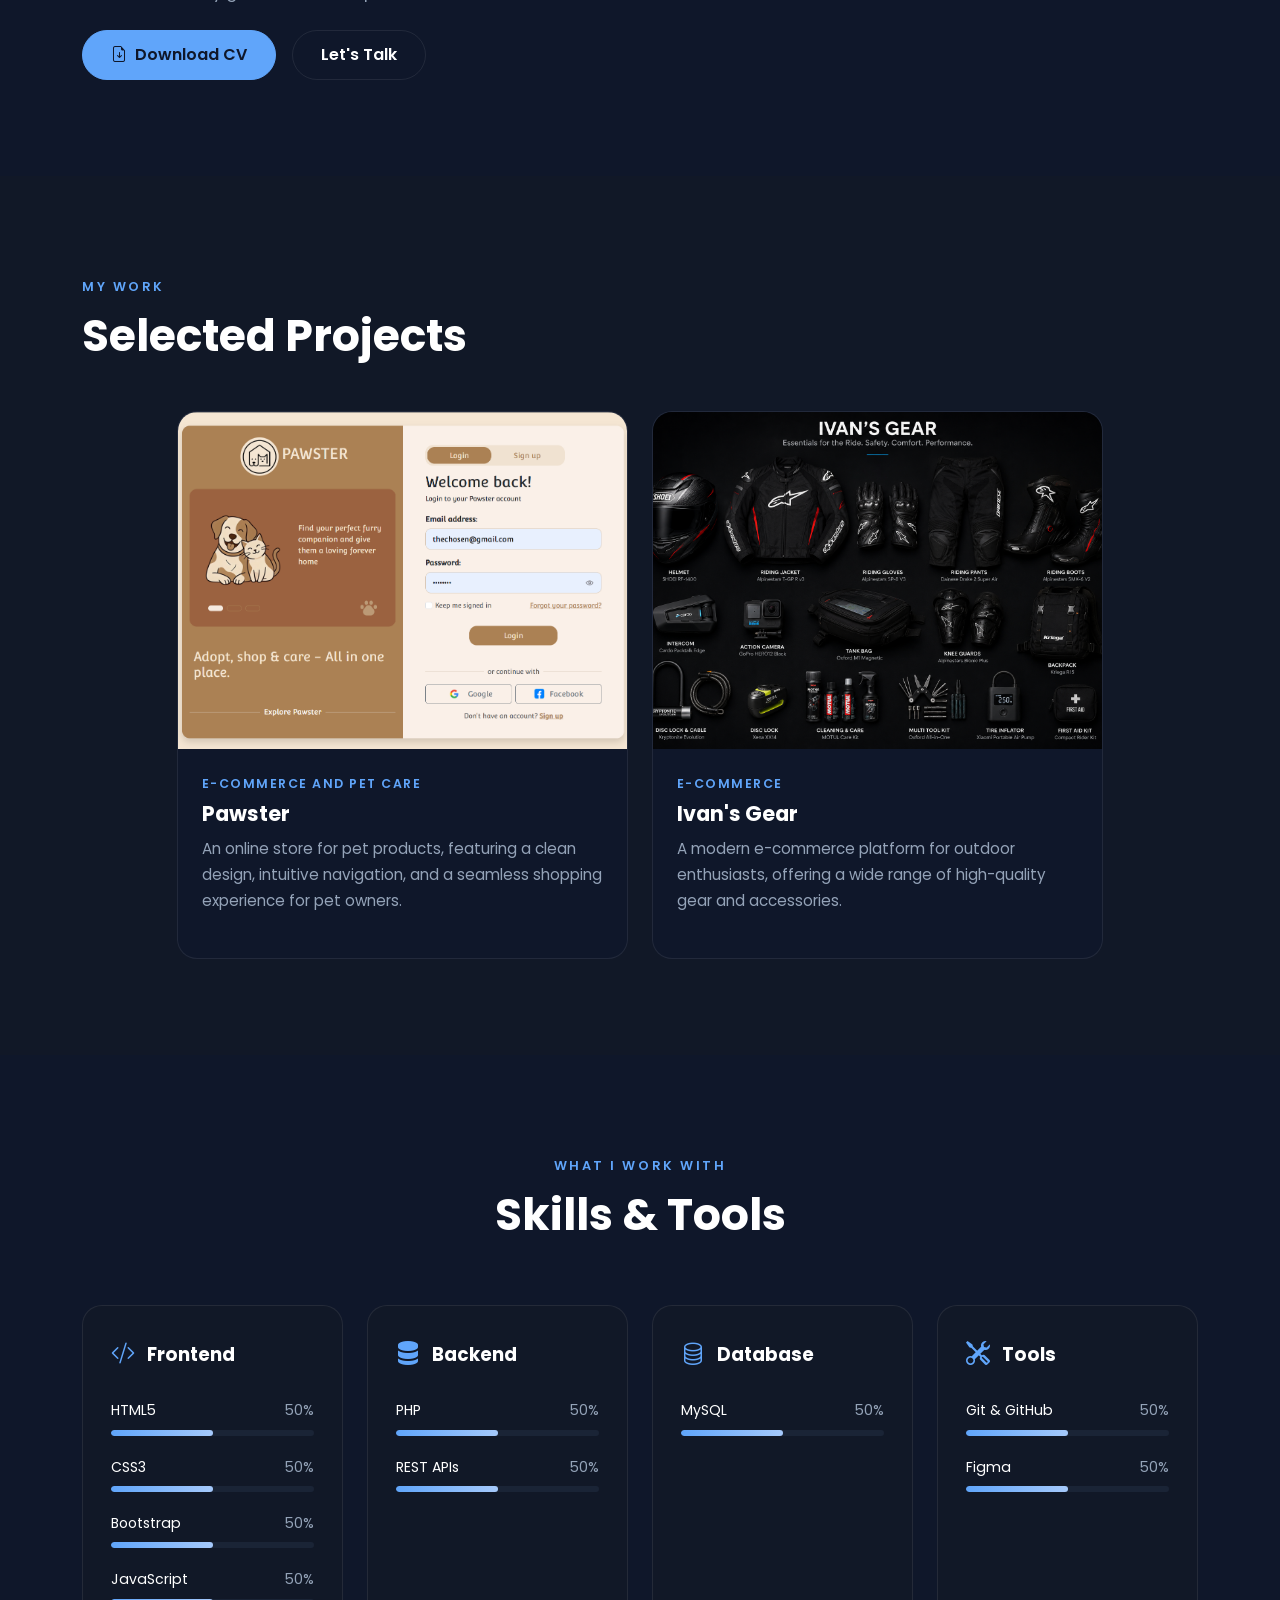
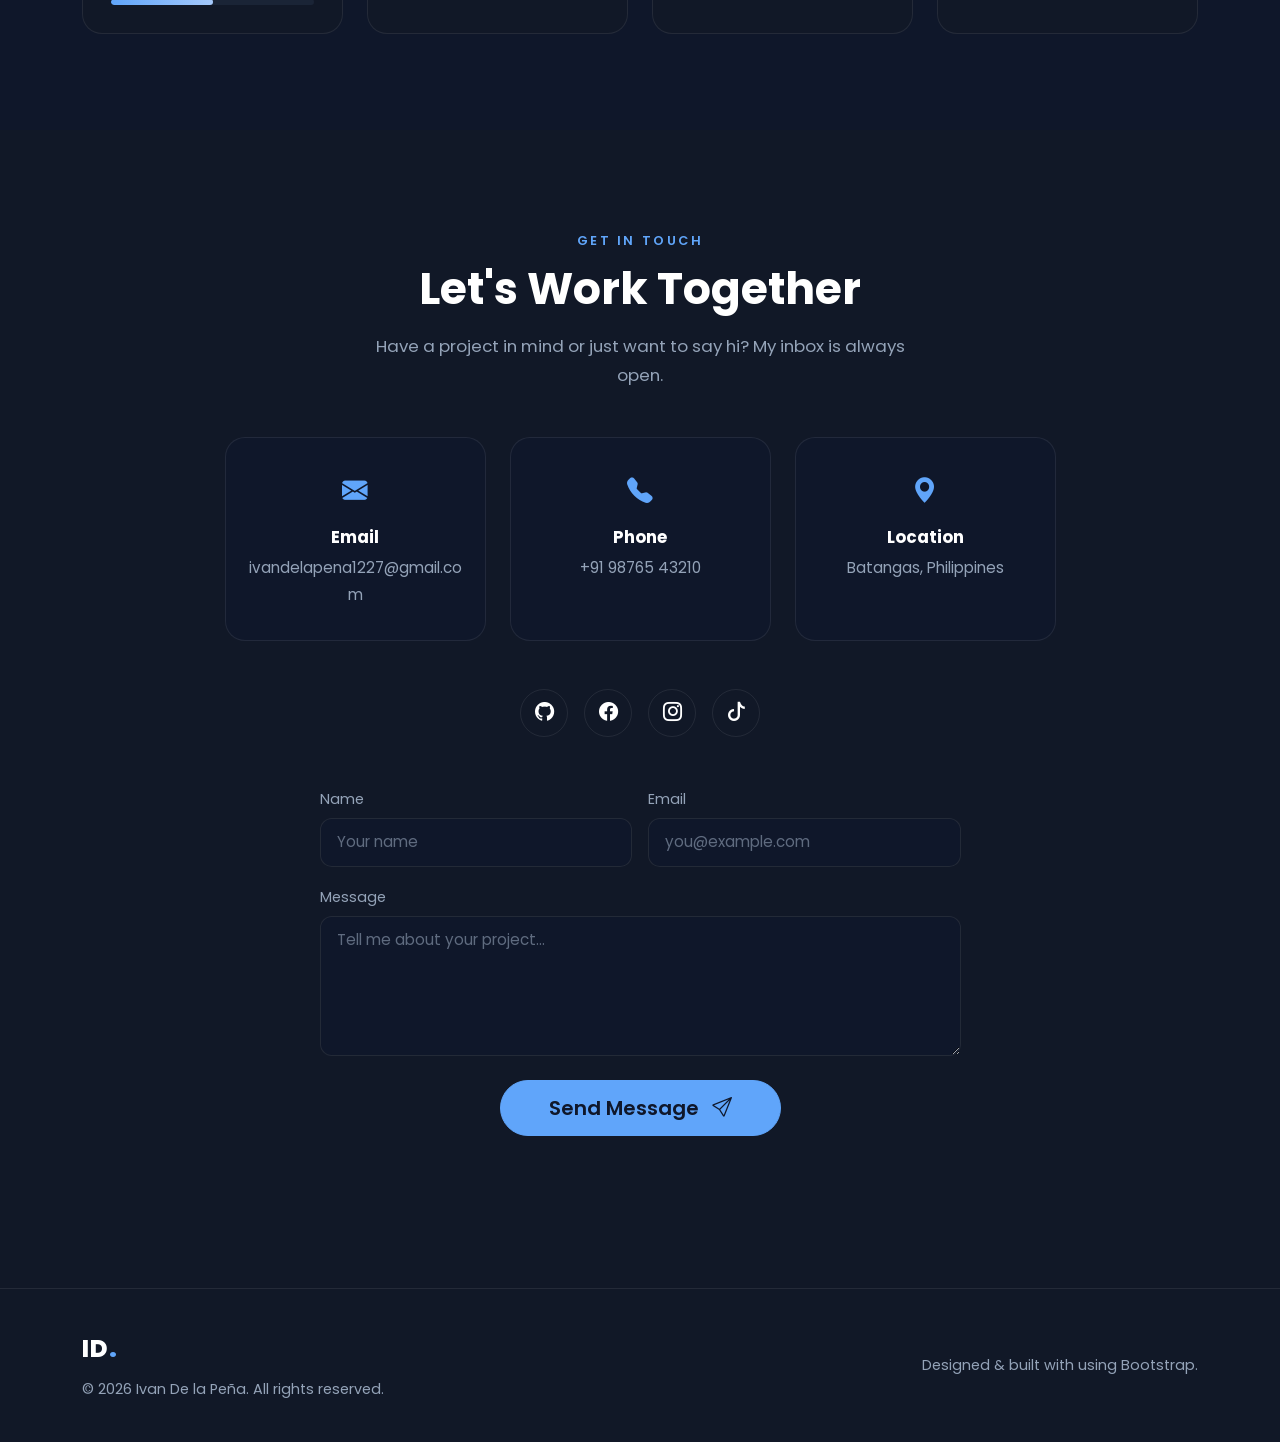
==== commit aa381235: "removed the blue heart" ====
--- a/index.html
+++ b/index.html
@@ -403,7 +403,7 @@
           <p class="footer-text mb-0">&copy; <span id="year"></span> Ivan De la Peña. All rights reserved.</p>
         </div>
         <div class="col-md-6 text-center text-md-end">
-          <p class="footer-text mb-0">Designed &amp; built with <i class="bi bi-heart-fill text-accent"></i> using Bootstrap.</p>
+          <p class="footer-text mb-0">Designed &amp; built with using Bootstrap.</p>
         </div>
       </div>
     </div>
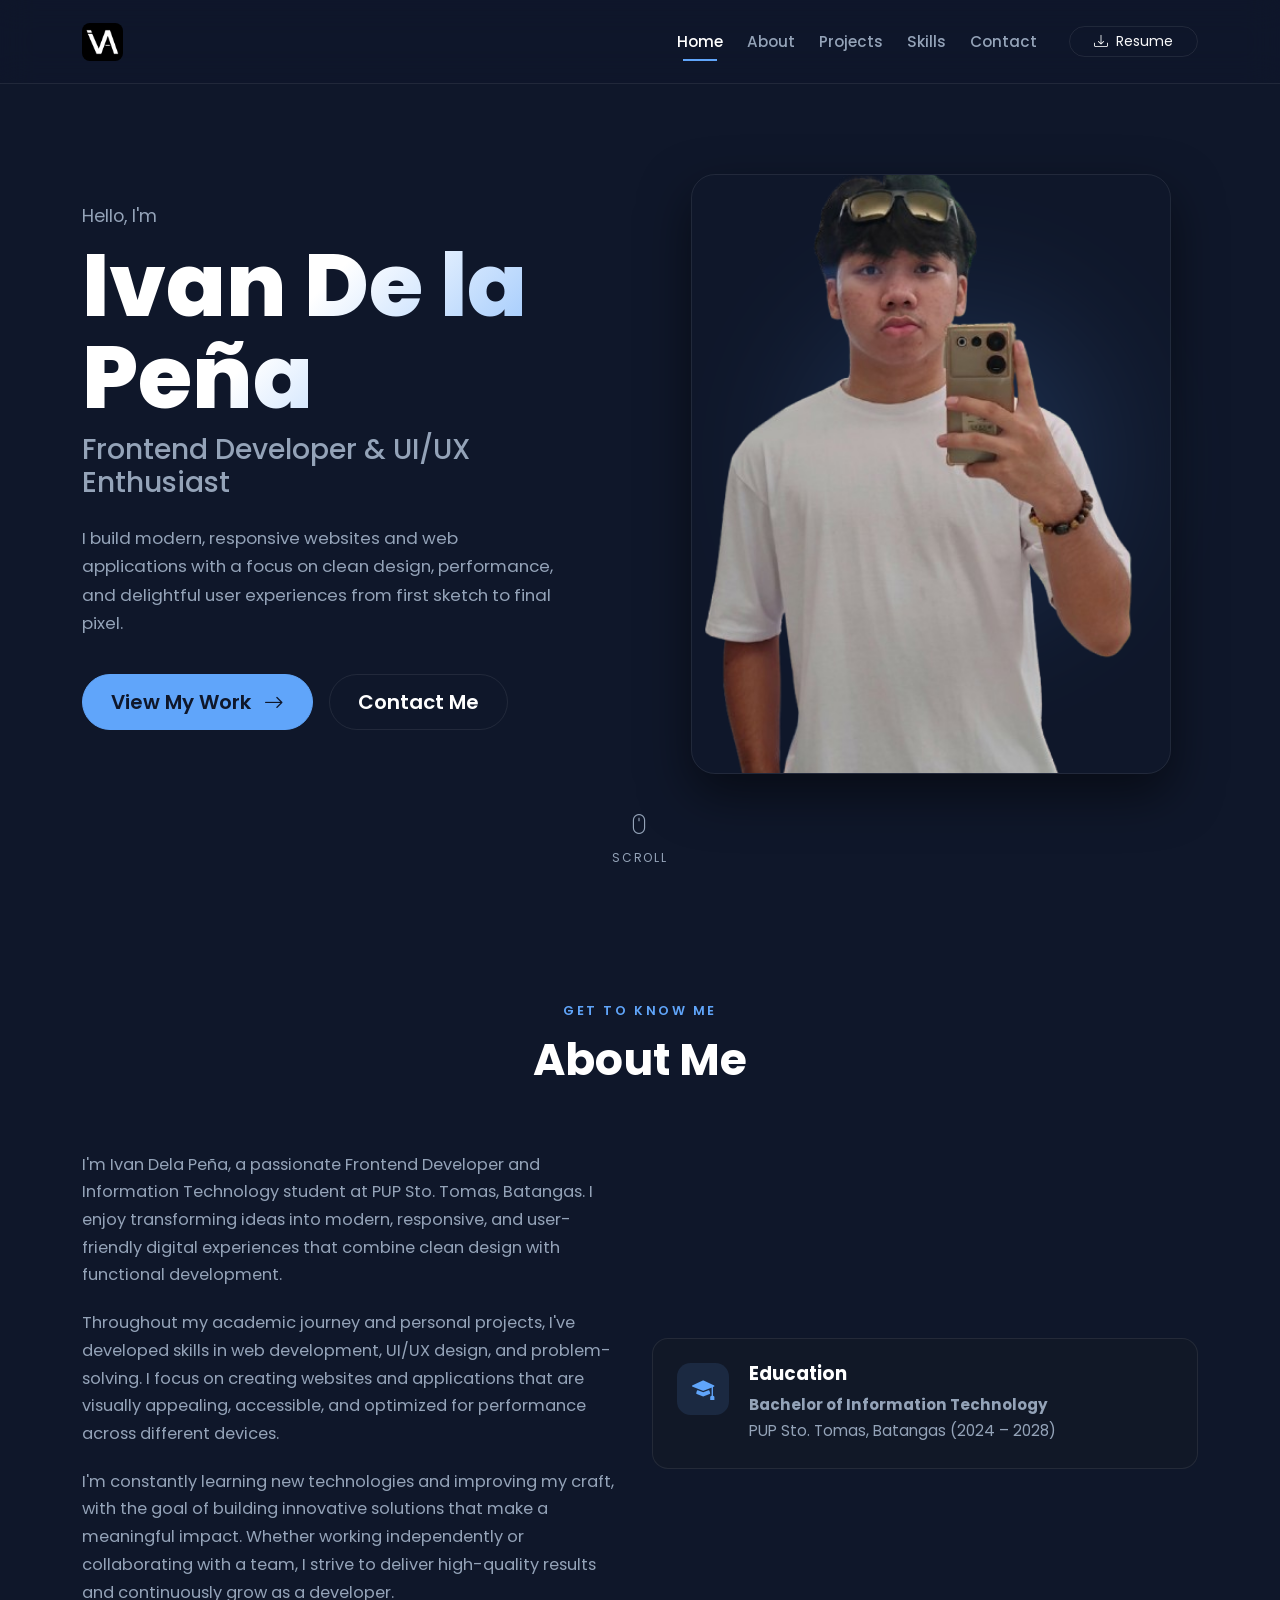
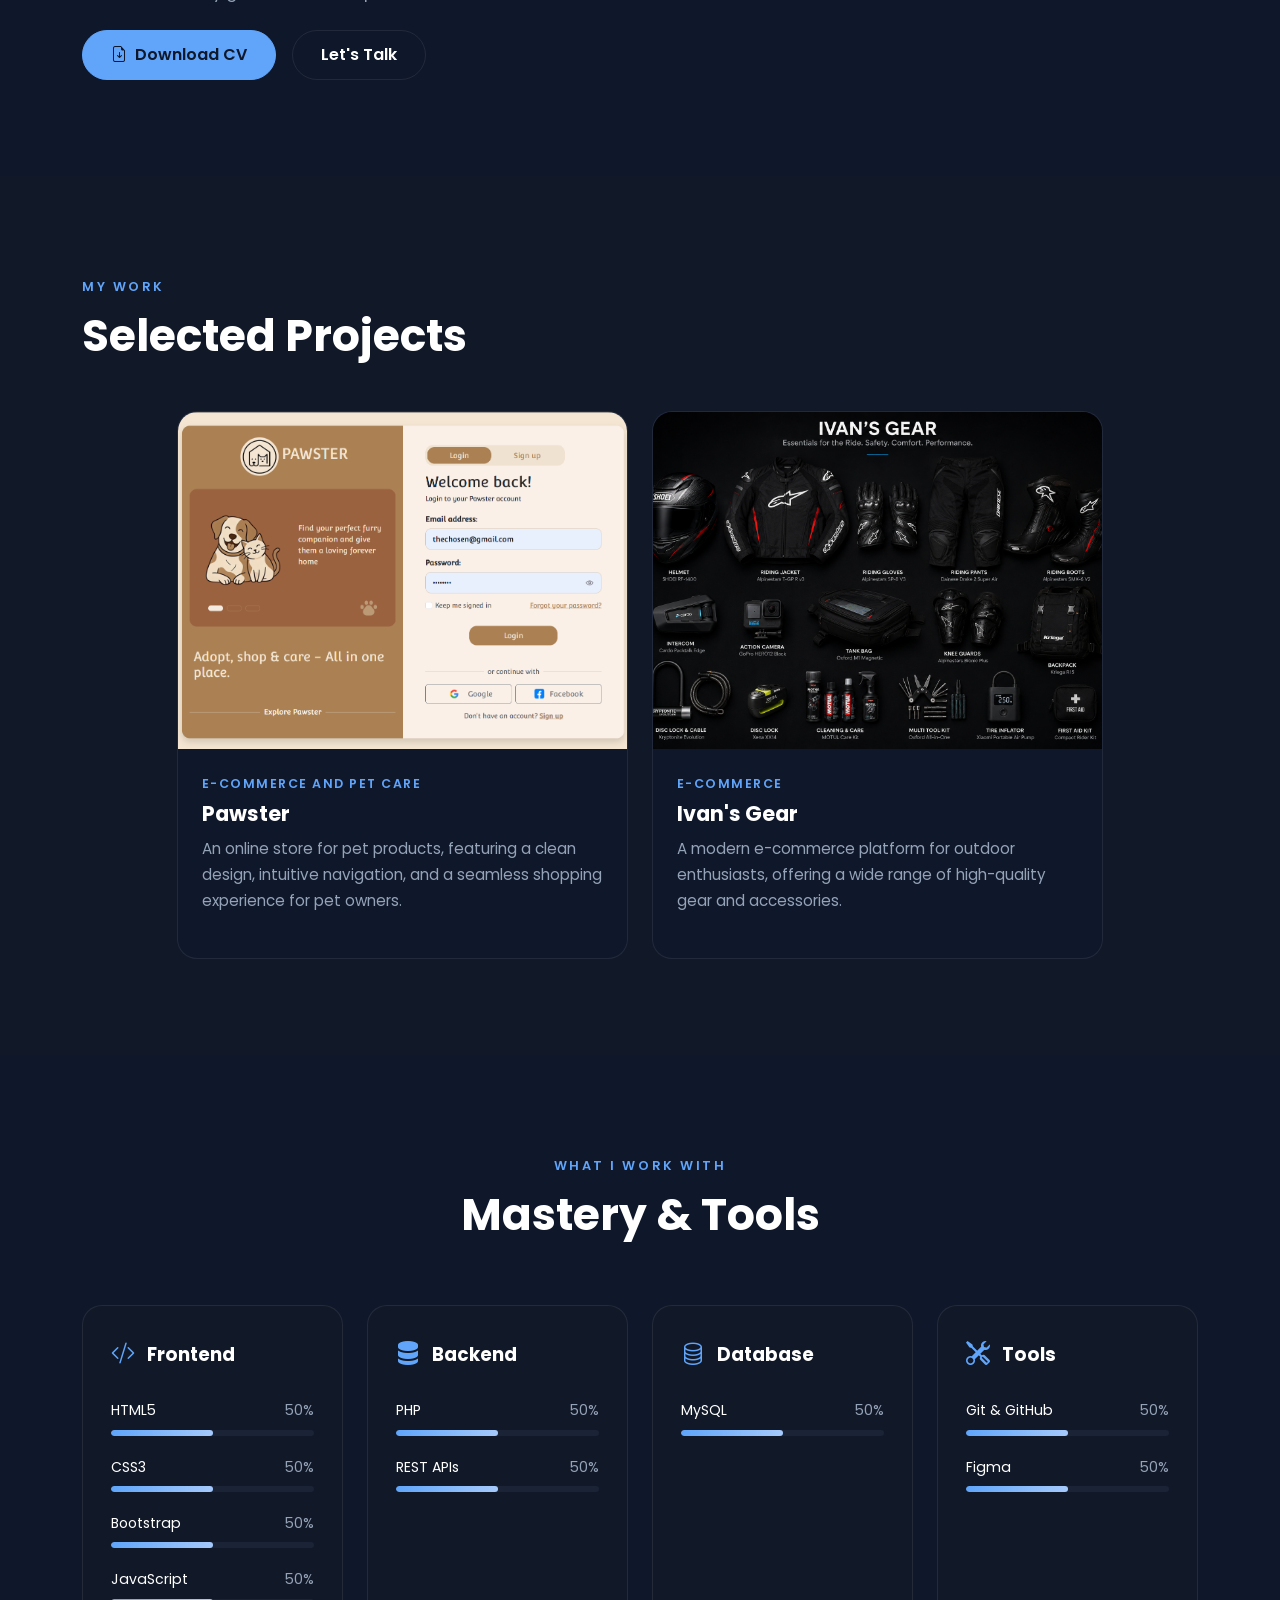
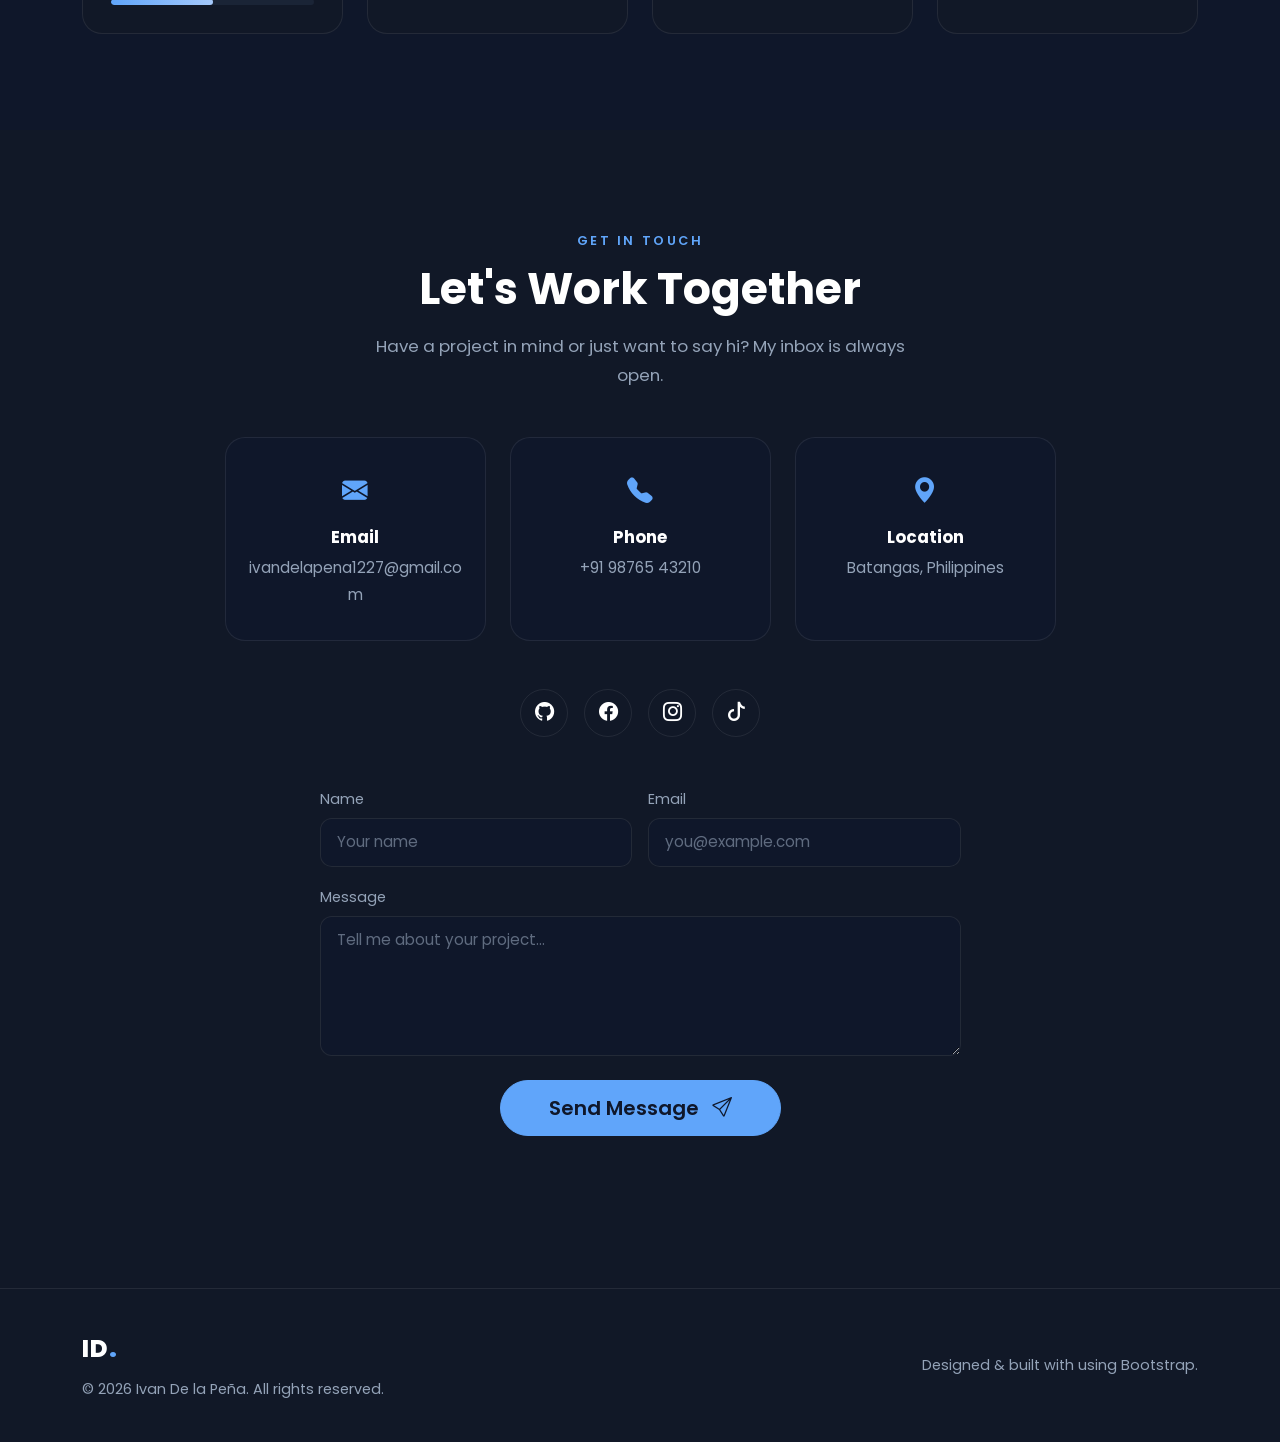
==== commit 67baaae5: "s" ====
--- a/index.html
+++ b/index.html
@@ -205,7 +205,7 @@
         <div class="row">
           <div class="col-12 text-center mb-5">
             <p class="section-eyebrow fade-in">What I Work With</p>
-            <h2 class="section-title fade-in">Skills &amp; Tools</h2>
+            <h2 class="section-title fade-in">Mastery &amp; Tools</h2>
           </div>
         </div>
 
--- a/style.css
+++ b/style.css
@@ -1,27 +1,4 @@
-/* ==========================================================================
-   AMAN PATEL — PORTFOLIO STYLESHEET
-   Table of Contents:
-   1. CSS Variables & Root Settings
-   2. Reset & Base Styles
-   3. Utility Classes
-   4. Navbar
-   5. Hero Section
-   6. Buttons
-   7. About Section
-   8. Projects Section
-   9. Skills Section
-   10. Contact Section
-   11. Footer & Back to Top
-   12. Scroll Animations
-   13. Responsive Adjustments
-   ========================================================================== */
-
-
-/* ==========================================================================
-   1. CSS VARIABLES & ROOT SETTINGS
-   ========================================================================== */
 :root {
-  /* Color palette */
   --bg: #0f172a;
   --surface: #111827;
   --surface-light: #1a2436;
@@ -30,28 +7,17 @@
   --accent-soft: rgba(96, 165, 250, 0.12);
   --text-secondary: #94a3b8;
   --border-color: rgba(255, 255, 255, 0.08);
-
-  /* Typography */
   --font-primary: 'Poppins', sans-serif;
-
-  /* Spacing system */
   --section-padding-y: 6rem;
   --section-padding-y-mobile: 4rem;
-
-  /* Transitions */
   --transition-fast: 0.2s ease;
   --transition-base: 0.35s ease;
   --transition-slow: 0.6s ease;
-
-  /* Shadows */
   --shadow-soft: 0 10px 30px rgba(0, 0, 0, 0.35);
   --shadow-strong: 0 20px 50px rgba(0, 0, 0, 0.5);
 }
 
 
-/* ==========================================================================
-   2. RESET & BASE STYLES
-   ========================================================================== */
 *,
 *::before,
 *::after {
@@ -92,7 +58,6 @@
   display: block;
 }
 
-/* Skip link for accessibility */
 .skip-link {
   position: absolute;
   top: 0;
@@ -103,7 +68,6 @@
   z-index: 2000;
 }
 
-/* Visible focus state for accessibility */
 a:focus-visible,
 button:focus-visible,
 input:focus-visible,
@@ -112,7 +76,6 @@
   outline-offset: 3px;
 }
 
-/* Respect reduced motion preferences */
 @media (prefers-reduced-motion: reduce) {
   html {
     scroll-behavior: auto;
@@ -124,9 +87,6 @@
 }
 
 
-/* ==========================================================================
-   3. UTILITY CLASSES
-   ========================================================================== */
 .section-padding {
   padding: var(--section-padding-y) 0;
 }
@@ -165,9 +125,6 @@
 }
 
 
-/* ==========================================================================
-   4. NAVBAR
-   ========================================================================== */
 .glass-nav {
   background: rgba(15, 23, 42, 0.55);
   backdrop-filter: blur(16px);
@@ -192,7 +149,6 @@
   color: var(--primary);
 }
 
-/* Image-based logo in the navbar */
 .navbar-logo {
   height: 38px;
   width: auto;
@@ -219,7 +175,6 @@
   color: var(--primary);
 }
 
-/* Active link underline indicator */
 .navbar-nav .nav-link::after {
   content: '';
   position: absolute;
@@ -252,9 +207,6 @@
 }
 
 
-/* ==========================================================================
-   5. HERO SECTION
-   ========================================================================== */
 .hero-section {
   min-height: 100vh;
   padding-top: 7rem;
@@ -302,7 +254,6 @@
   margin-bottom: 1rem;
 }
 
-/* Portrait image */
 .hero-image-wrapper {
   position: relative;
   max-width: 480px;
@@ -339,7 +290,6 @@
   border-radius: 50%;
 }
 
-/* Scroll indicator */
 .scroll-indicator {
   position: absolute;
   bottom: 2rem;
@@ -371,9 +321,6 @@
 }
 
 
-/* ==========================================================================
-   6. BUTTONS
-   ========================================================================== */
 .btn-primary-custom {
   background-color: var(--accent);
   border: 1px solid var(--accent);
@@ -422,9 +369,6 @@
 }
 
 
-/* ==========================================================================
-   7. ABOUT SECTION
-   ========================================================================== */
 .about-text {
   margin-bottom: 1.25rem;
   font-size: 1.02rem;
@@ -470,9 +414,6 @@
 }
 
 
-/* ==========================================================================
-   8. PROJECTS SECTION
-   ========================================================================== */
 .view-all-link {
   font-weight: 600;
   color: var(--primary);
@@ -562,9 +503,6 @@
 }
 
 
-/* ==========================================================================
-   9. SKILLS SECTION
-   ========================================================================== */
 .skill-card {
   background-color: var(--surface);
   border: 1px solid var(--border-color);
@@ -626,9 +564,6 @@
 }
 
 
-/* ==========================================================================
-   10. CONTACT SECTION
-   ========================================================================== */
 .contact-info-card {
   background-color: var(--bg);
   border: 1px solid var(--border-color);
@@ -667,7 +602,6 @@
   color: var(--accent);
 }
 
-/* Social icons */
 .social-icons {
   display: flex;
   justify-content: center;
@@ -694,7 +628,6 @@
   transform: translateY(-4px);
 }
 
-/* Contact form */
 .contact-form .form-label {
   color: var(--text-secondary);
   font-size: 0.9rem;
@@ -737,9 +670,6 @@
 }
 
 
-/* ==========================================================================
-   11. FOOTER & BACK TO TOP
-   ========================================================================== */
 .footer {
   background-color: var(--surface);
   border-top: 1px solid var(--border-color);
@@ -790,10 +720,6 @@
   transform: translateY(-4px);
 }
 
-
-/* ==========================================================================
-   12. SCROLL ANIMATIONS
-   ========================================================================== */
 .fade-in {
   opacity: 0;
   transform: translateY(30px);
@@ -806,11 +732,6 @@
 }
 
 
-/* ==========================================================================
-   13. RESPONSIVE ADJUSTMENTS
-   ========================================================================== */
-
-/* Tablet and below: reduce section padding */
 @media (max-width: 991.98px) {
   .section-padding {
     padding: var(--section-padding-y-mobile) 0;
@@ -834,7 +755,6 @@
   }
 }
 
-/* Mobile */
 @media (max-width: 575.98px) {
   .hero-image-wrapper {
     max-width: 320px;
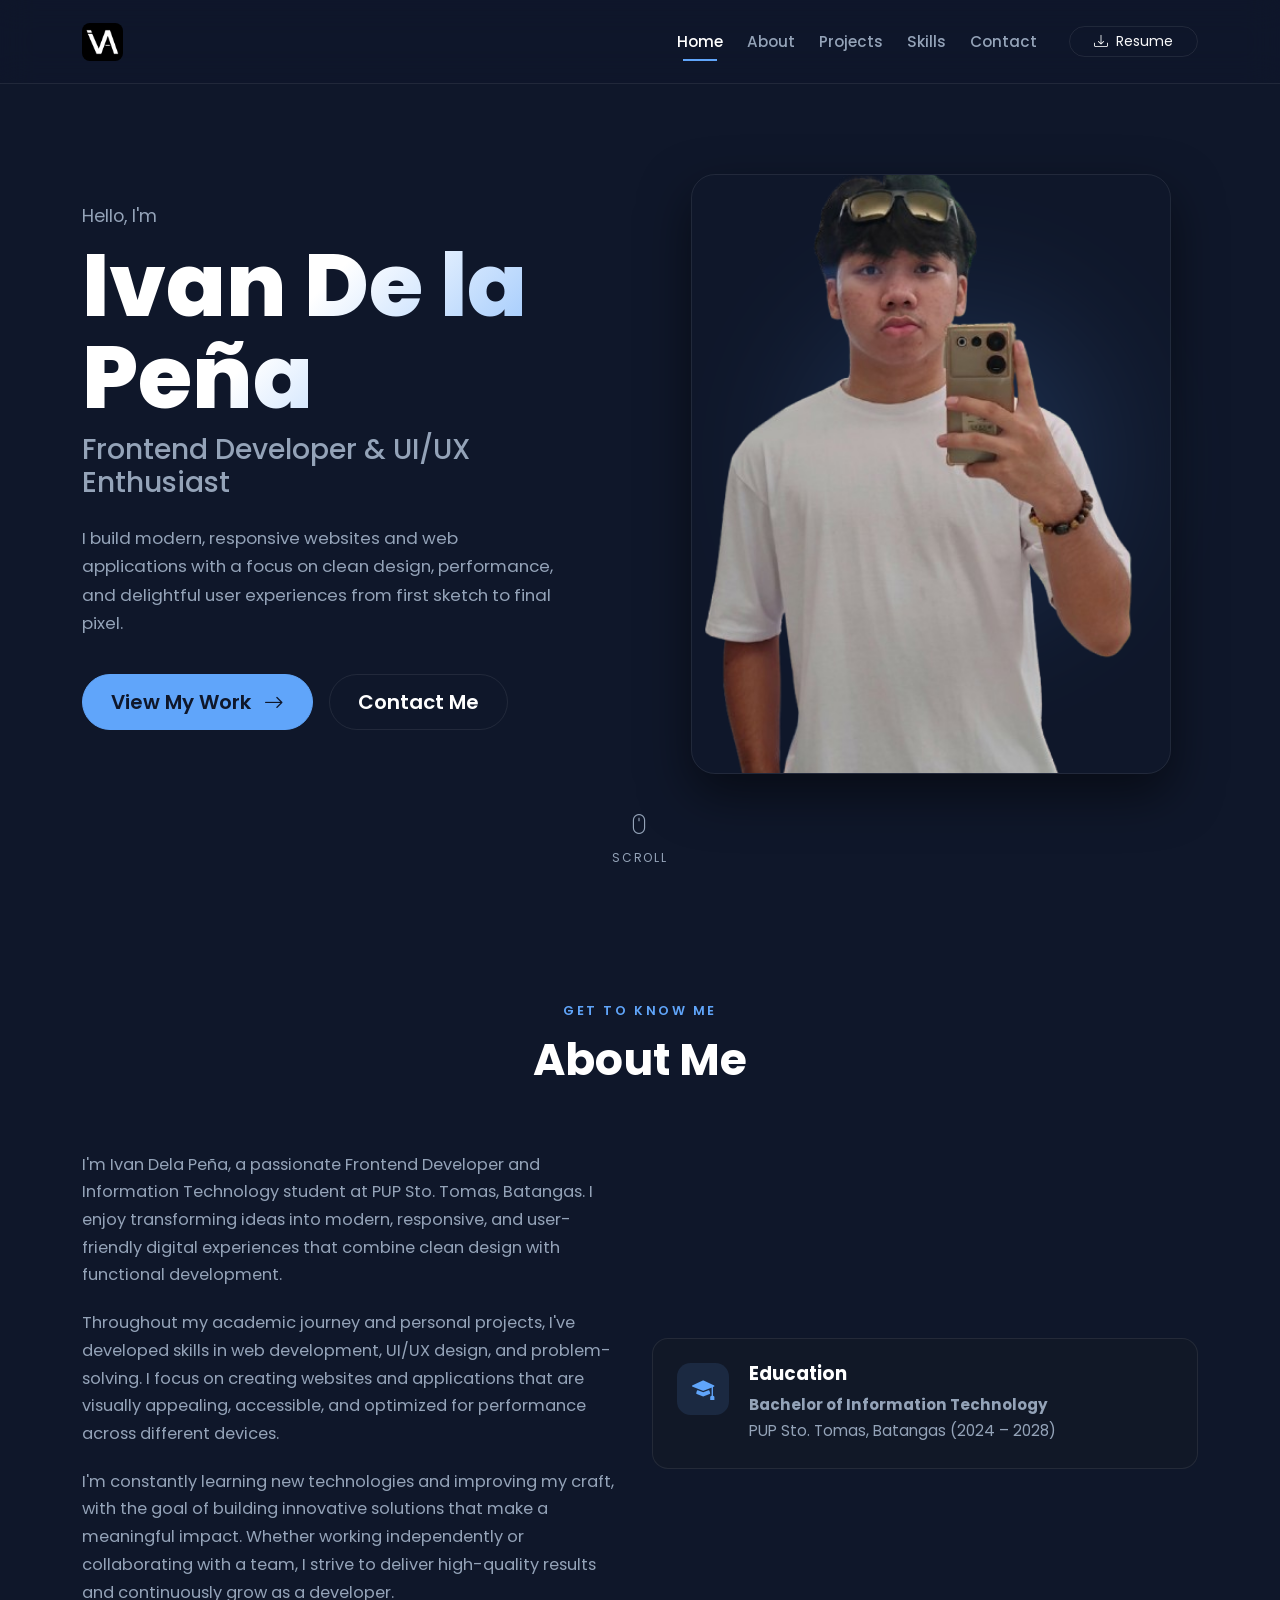
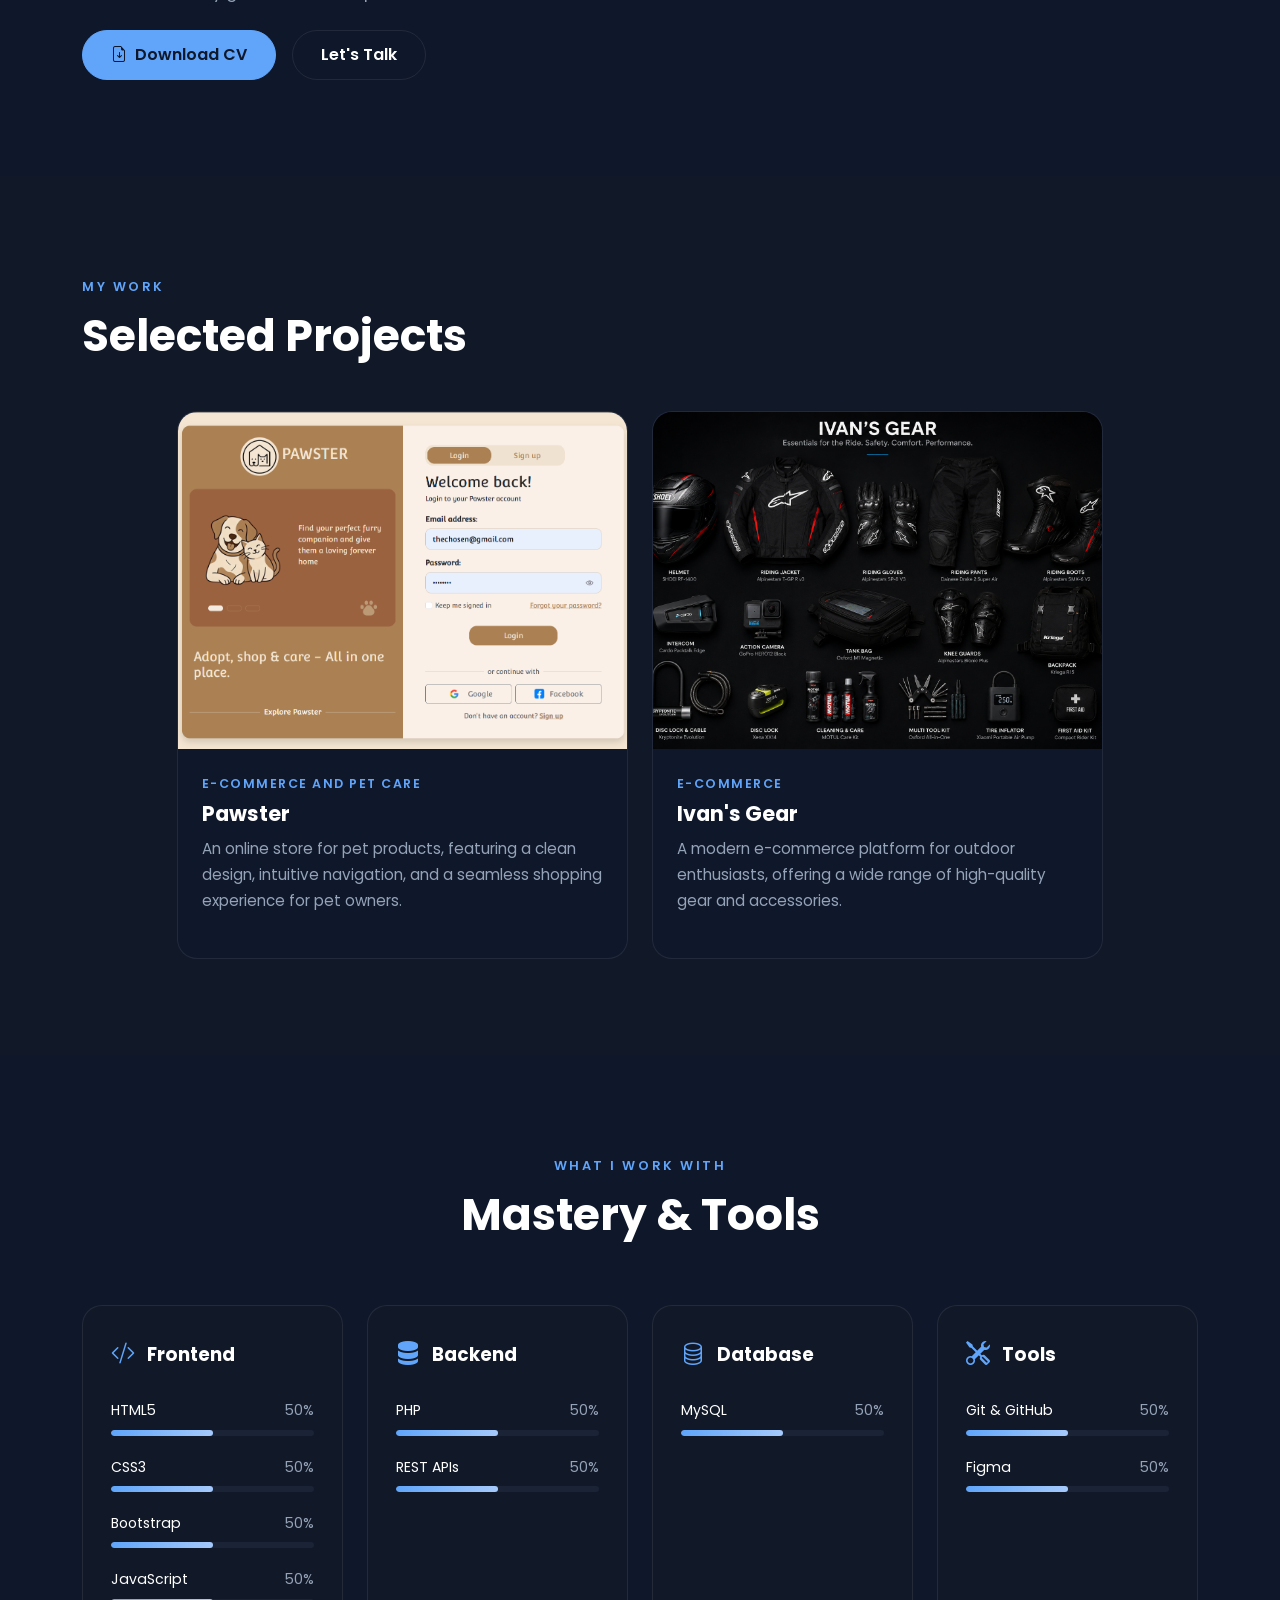
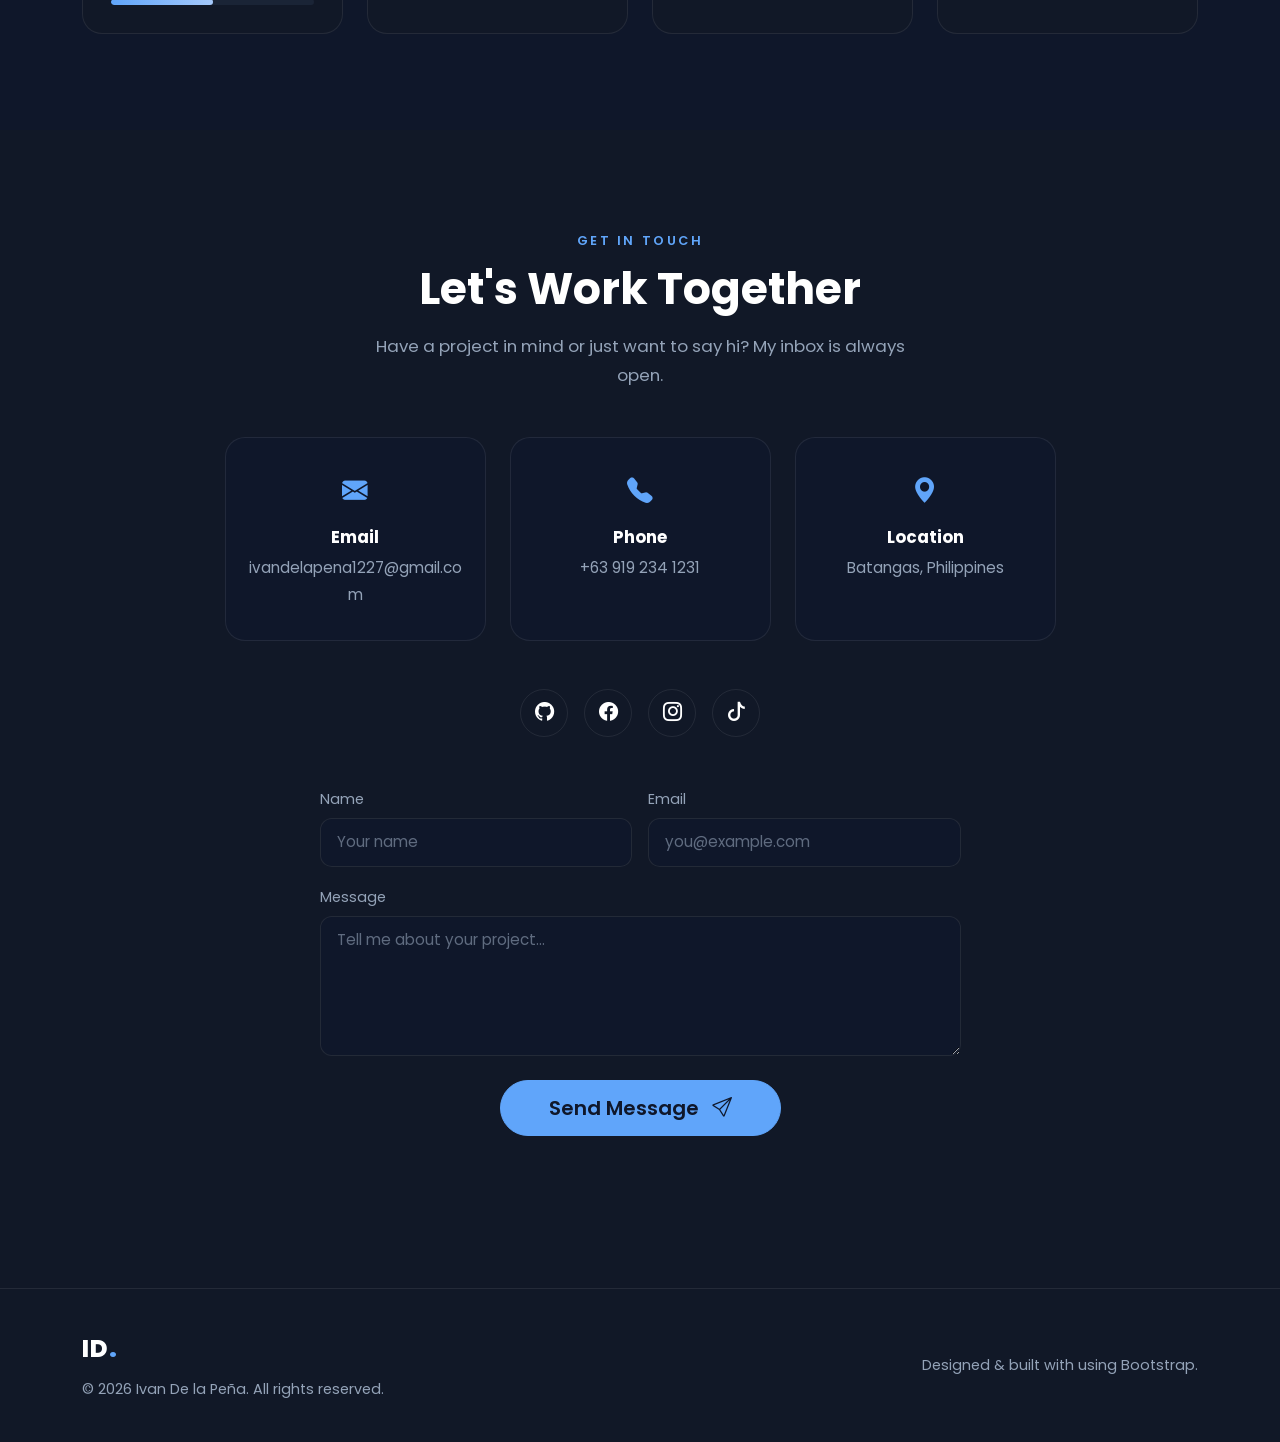
==== commit f3557821: "s" ====
--- a/index.html
+++ b/index.html
@@ -338,7 +338,7 @@
             <div class="contact-info-card text-center">
               <i class="bi bi-telephone-fill"></i>
               <h3>Phone</h3>
-              <a href="tel:+919876543210">+91 98765 43210</a>
+              <a href="tel:+639192341231">+63 919 234 1231</a>
             </div>
           </div>
           <div class="col-lg-3 col-md-6 fade-in" style="transition-delay: .1s;">
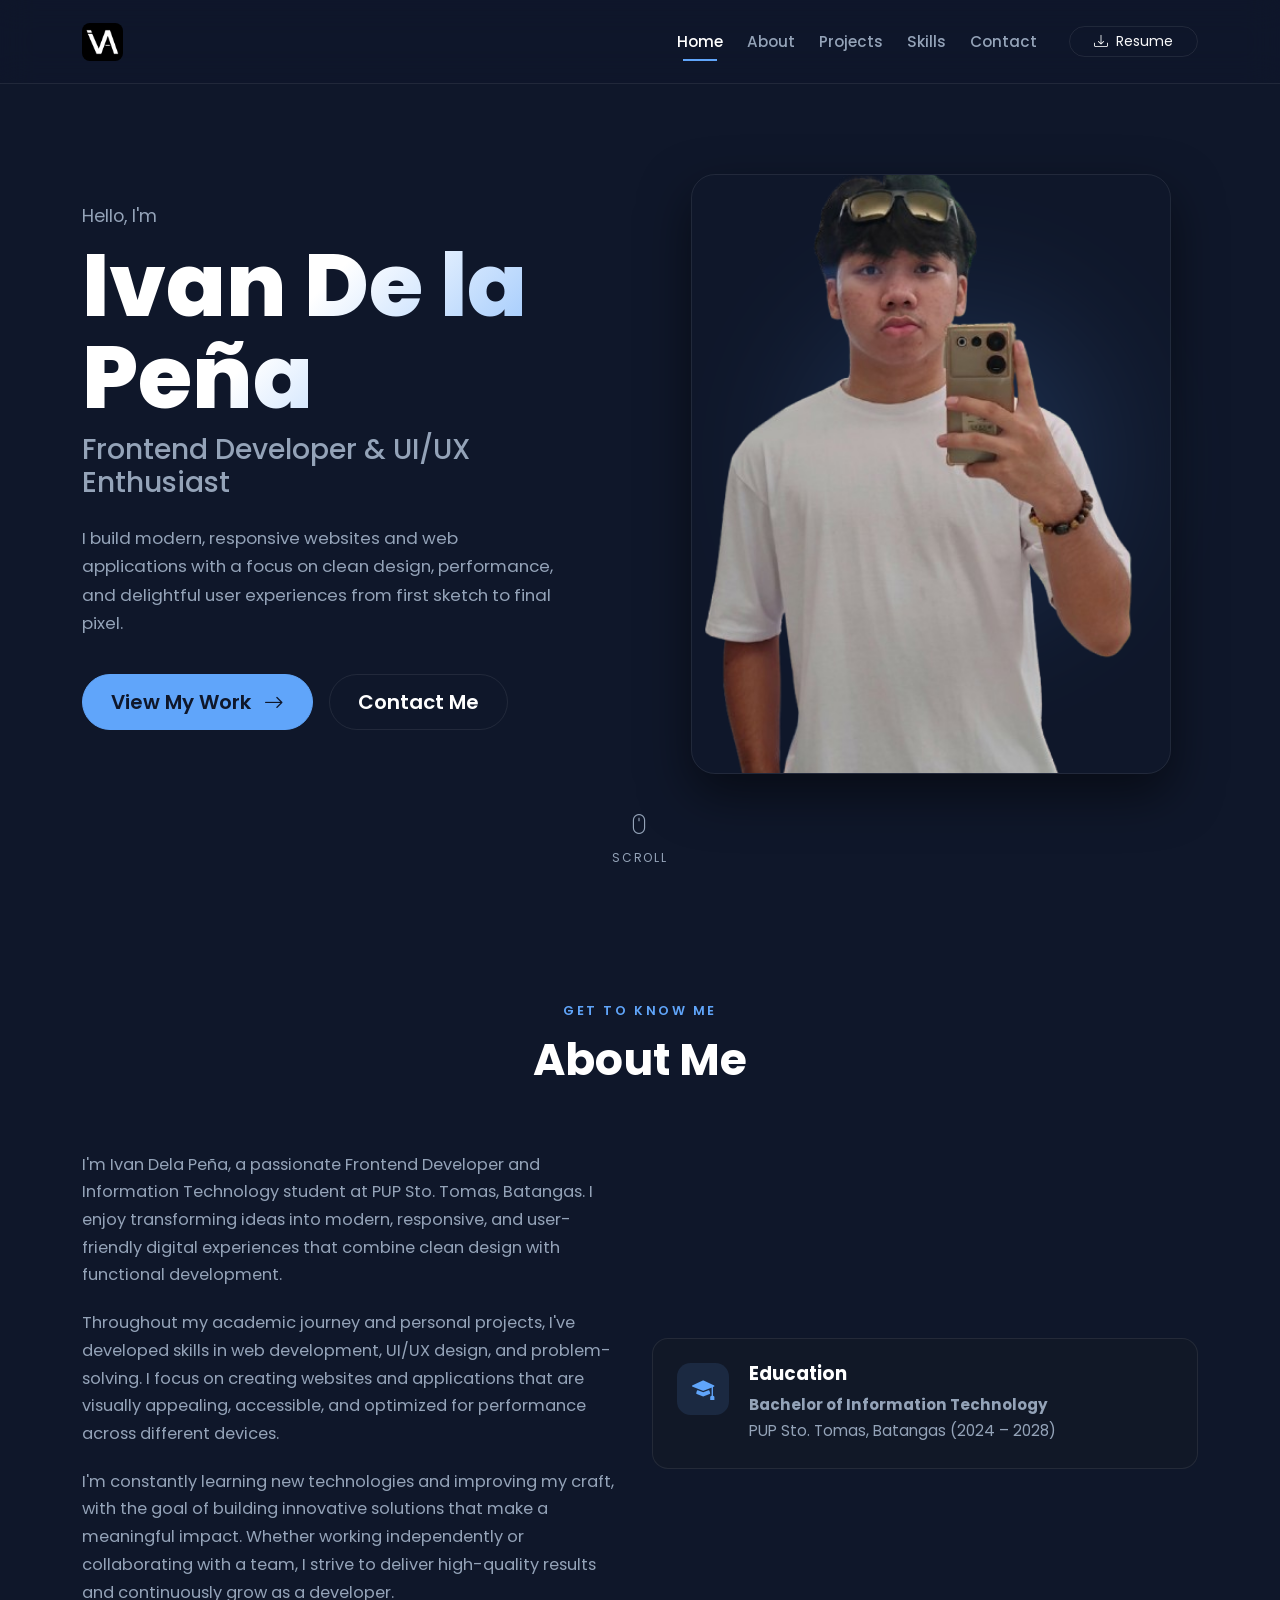
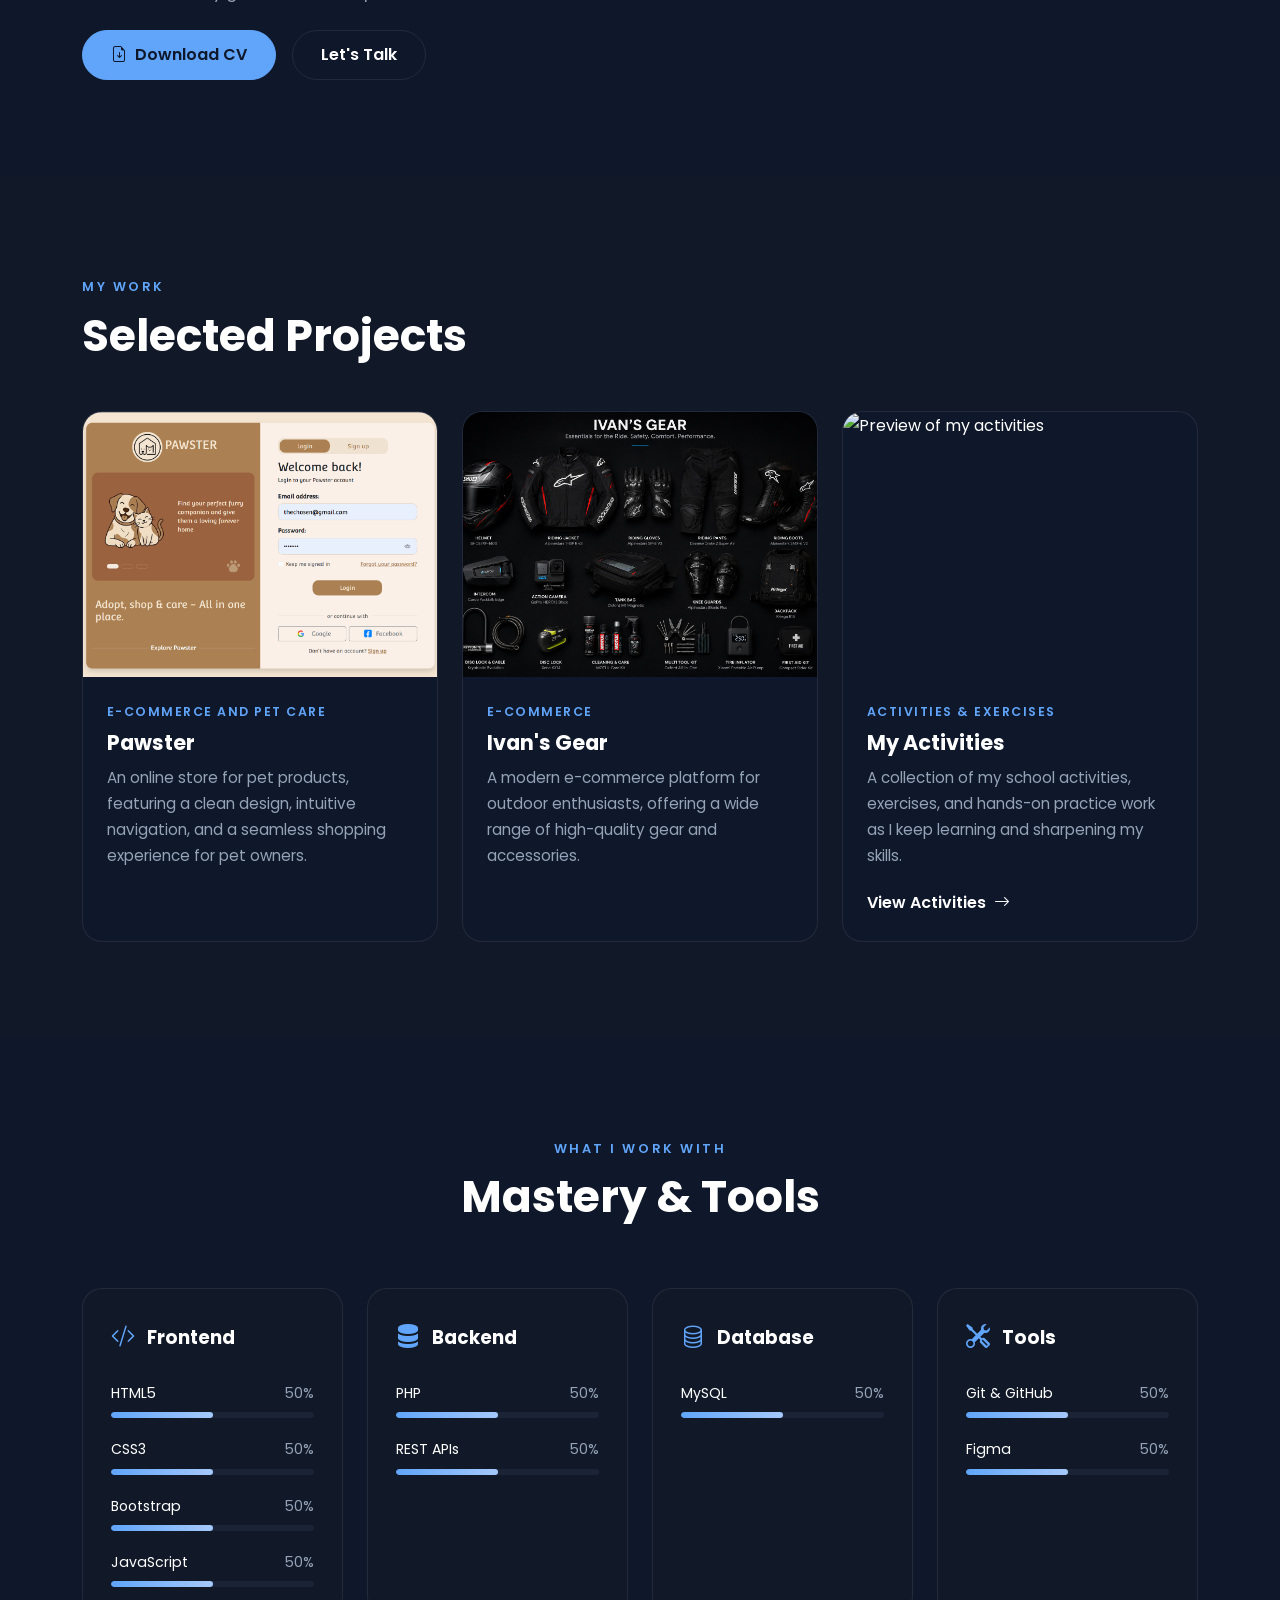
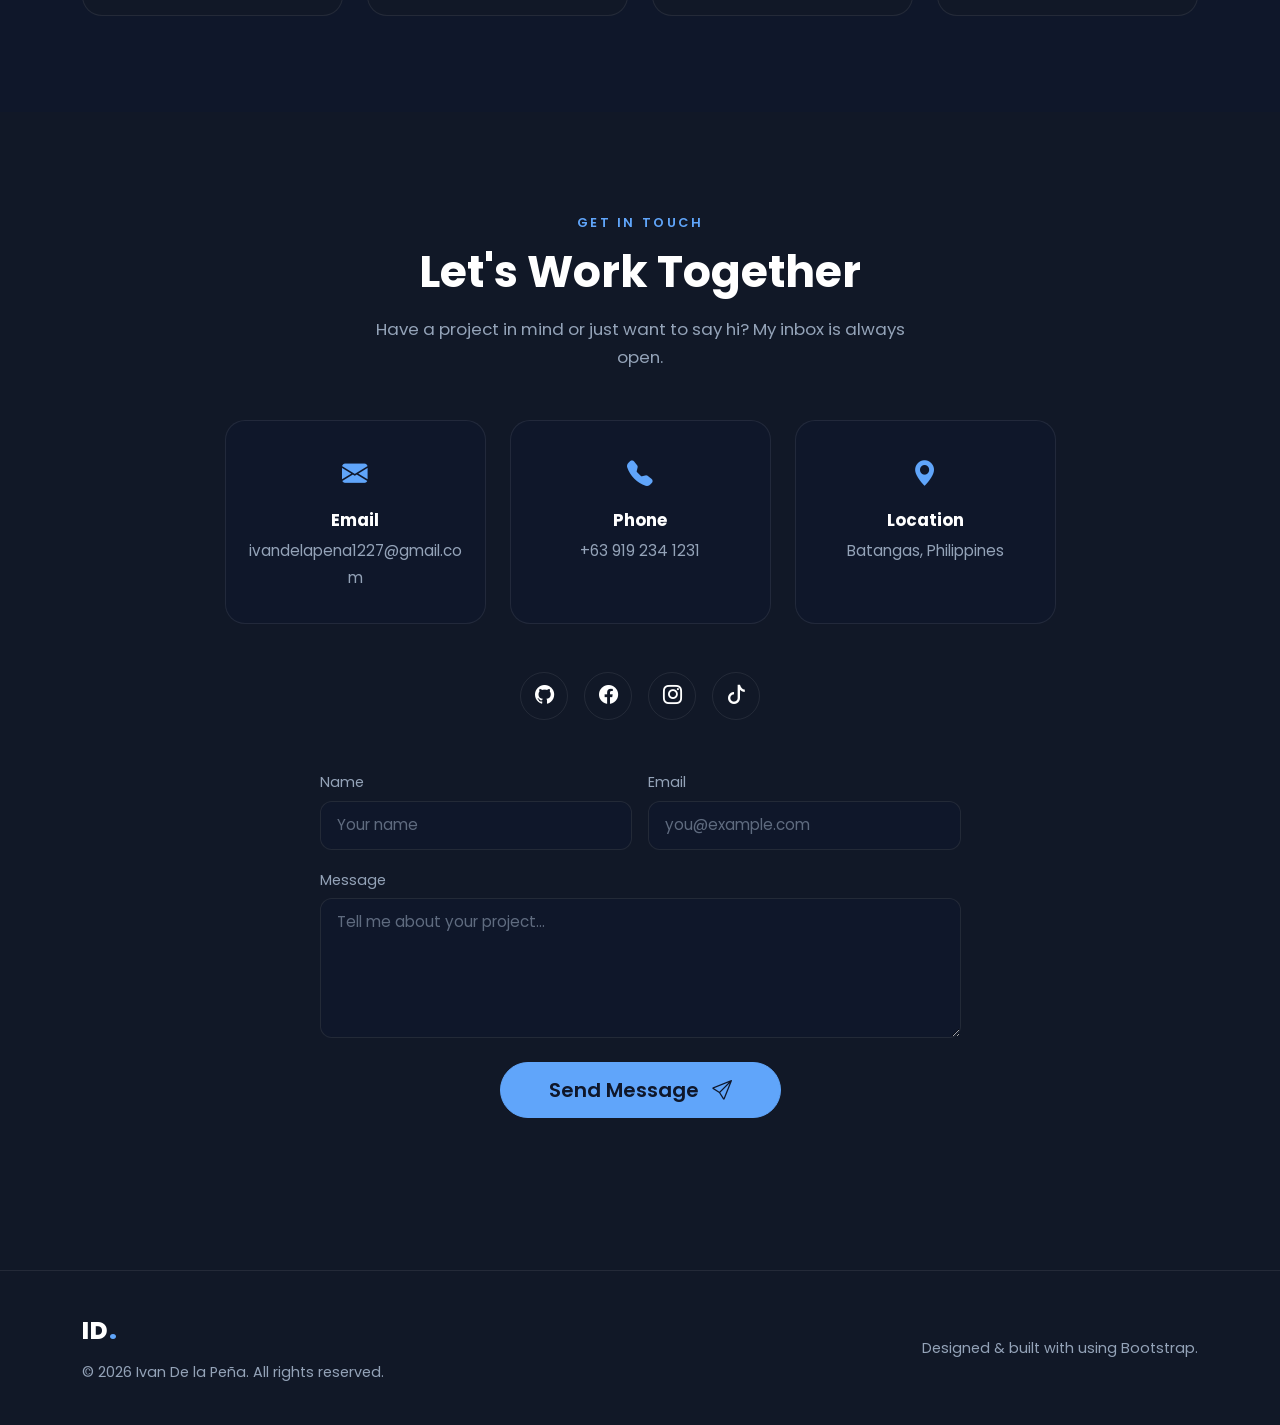
==== commit 6cbf3fb3: "added activity" ====
--- a/index.html
+++ b/index.html
@@ -165,7 +165,7 @@
 
         <div class="row g-4 justify-content-center">
 
-          <div class="col-lg-5 col-md-6 fade-in">
+          <div class="col-lg-4 col-md-6 fade-in">
             <article class="project-card">
               <div class="project-img-wrapper">
                 <img src="images/pawster.png" alt="Pawster" class="project-img" loading="lazy">
@@ -181,7 +181,7 @@
             </article>
           </div>
 
-          <div class="col-lg-5 col-md-6 fade-in" style="transition-delay: .1s;">
+          <div class="col-lg-4 col-md-6 fade-in" style="transition-delay: .1s;">
             <article class="project-card">
               <div class="project-img-wrapper">
                 <img src="images/ivansgear.png" alt="Analytics dashboard interface showing sales charts" class="project-img" loading="lazy">
@@ -192,6 +192,25 @@
                 <p class="project-desc">
                   A modern e-commerce platform for outdoor enthusiasts, offering a wide range of high-quality gear and accessories.
                 </p>
+              </div>
+            </article>
+          </div>
+
+          <div class="col-lg-4 col-md-6 fade-in" style="transition-delay: .2s;">
+            <article class="project-card">
+              <div class="project-img-wrapper">
+                <img src="images/activities.png" alt="Preview of my activities" class="project-img" loading="lazy">
+              </div>
+              <div class="project-body">
+                <span class="project-category">Activities &amp; Exercises</span>
+                <h3 class="project-title">My Activities</h3>
+                <p class="project-desc">
+                  A collection of my school activities, exercises, and hands-on practice work
+                  as I keep learning and sharpening my skills.
+                </p>
+                <a href="https://so-ye.github.io/Activities/Bento/" class="project-link">
+                  View Activities <i class="bi bi-arrow-right ms-2"></i>
+                </a>
               </div>
             </article>
           </div>
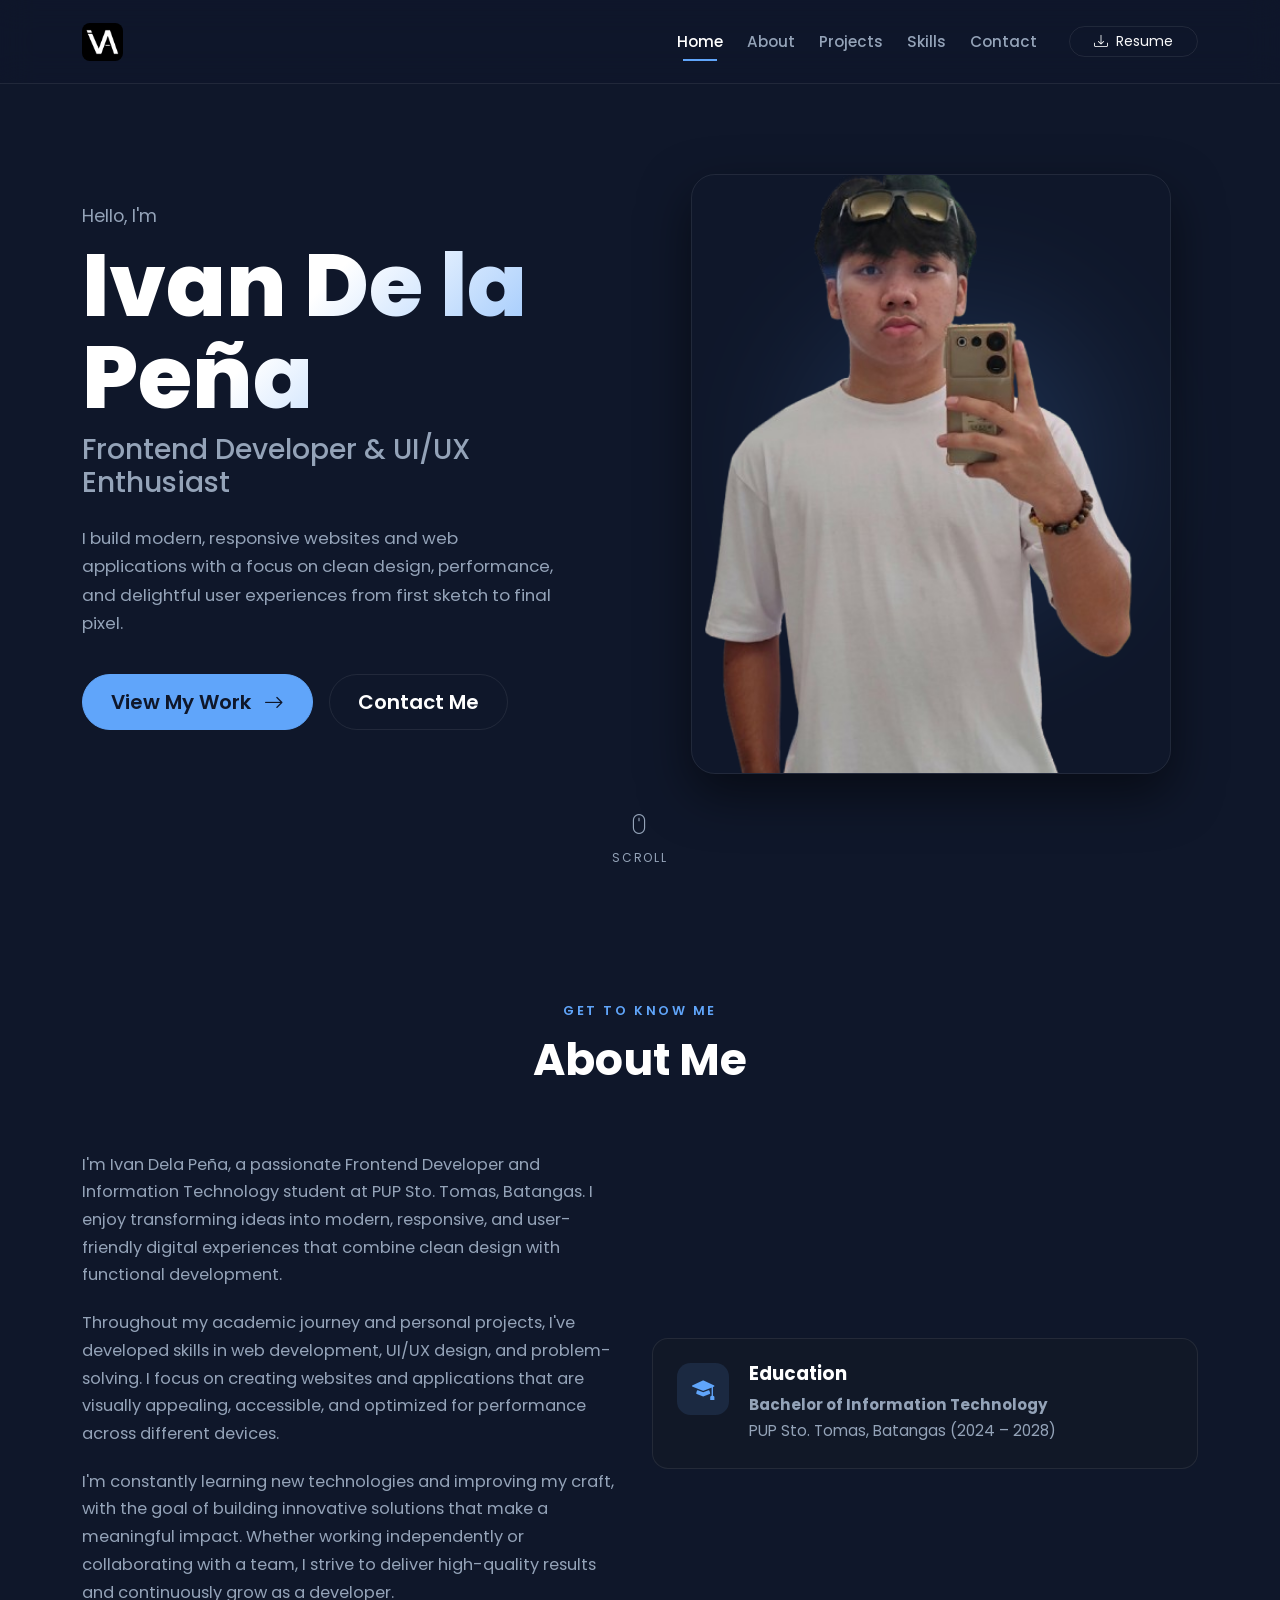
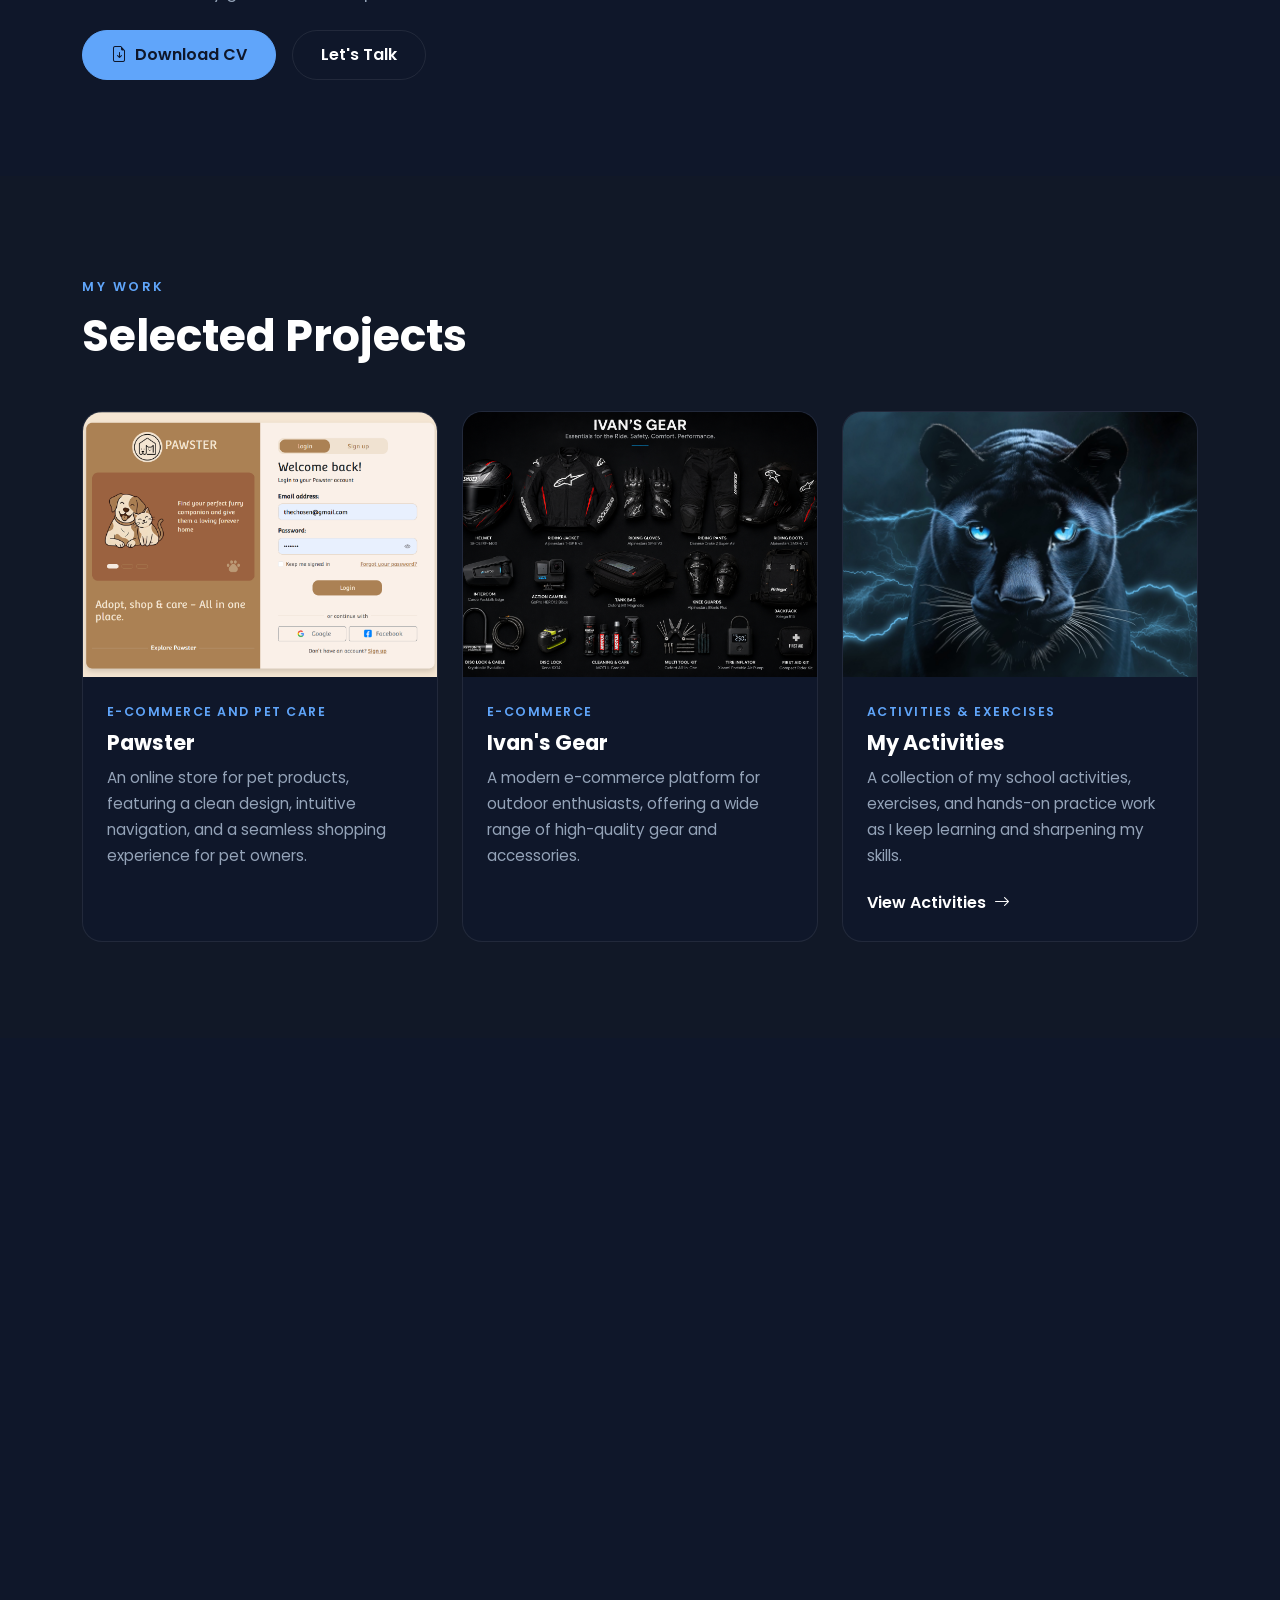
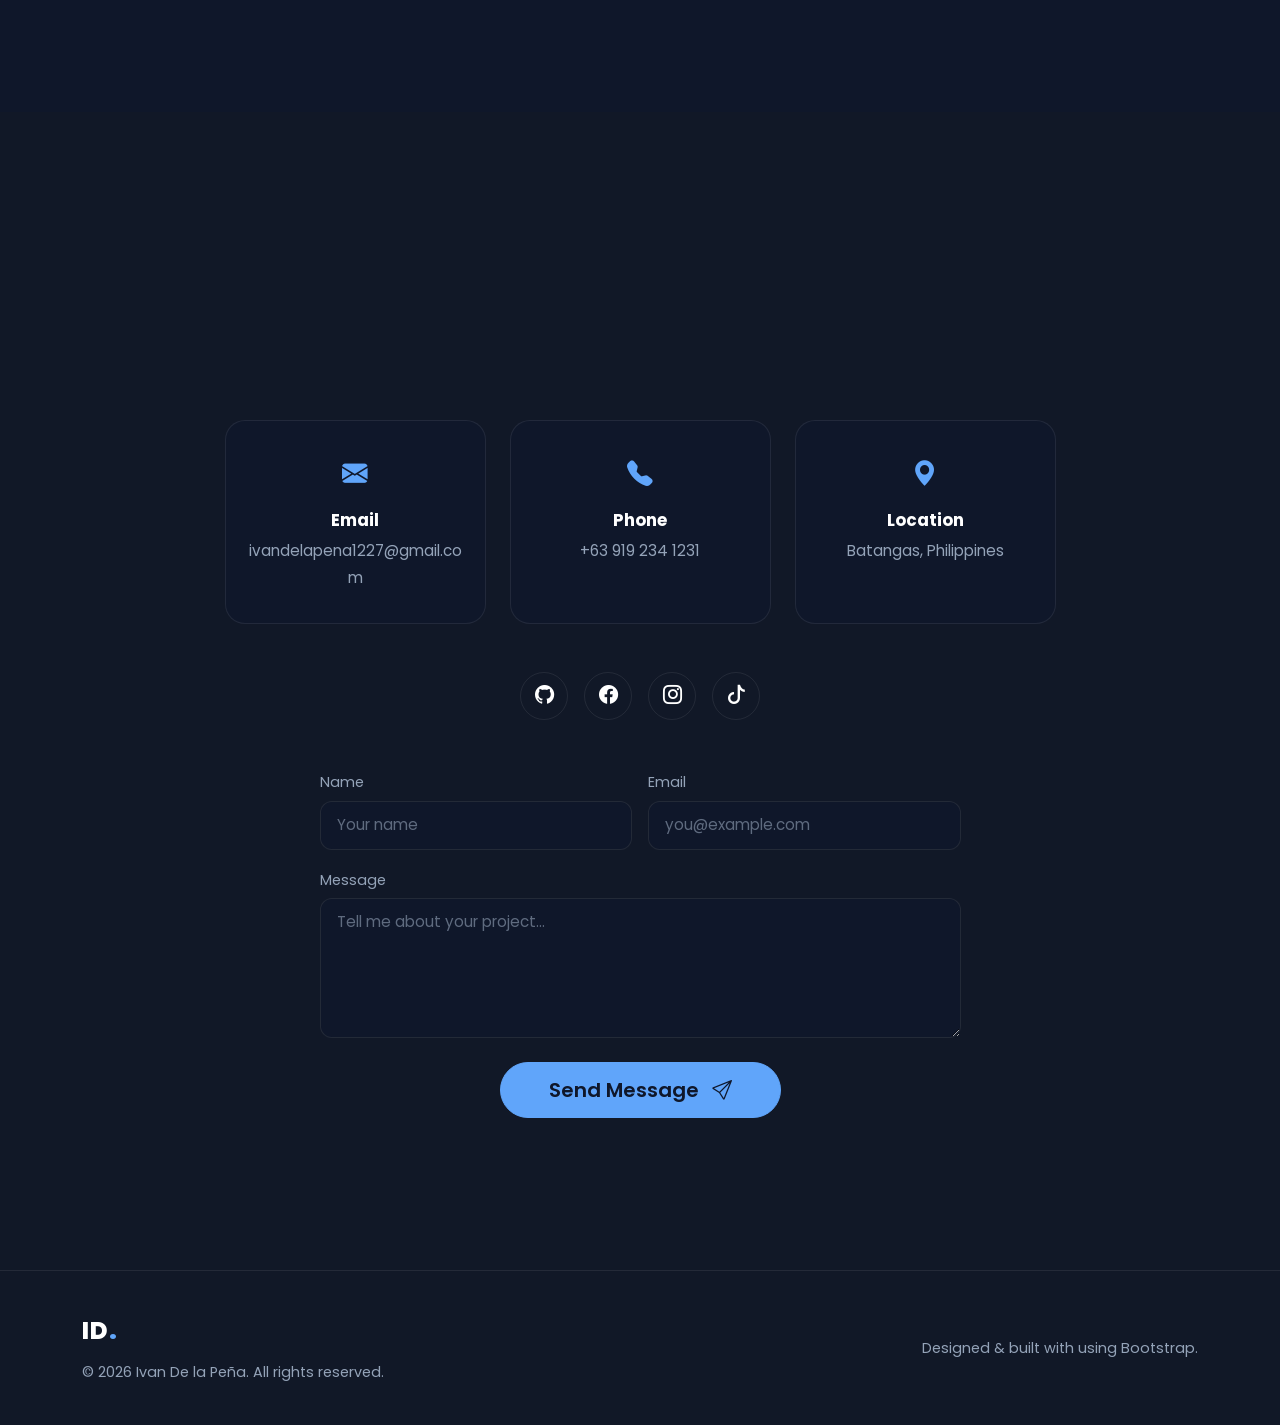
==== commit 06e1e22e: "added image in activities" ====
--- a/index.html
+++ b/index.html
@@ -199,7 +199,7 @@
           <div class="col-lg-4 col-md-6 fade-in" style="transition-delay: .2s;">
             <article class="project-card">
               <div class="project-img-wrapper">
-                <img src="images/activities.png" alt="Preview of my activities" class="project-img" loading="lazy">
+                <img src="images/activities.jpg" alt="Preview of my activities" class="project-img" loading="lazy">
               </div>
               <div class="project-body">
                 <span class="project-category">Activities &amp; Exercises</span>
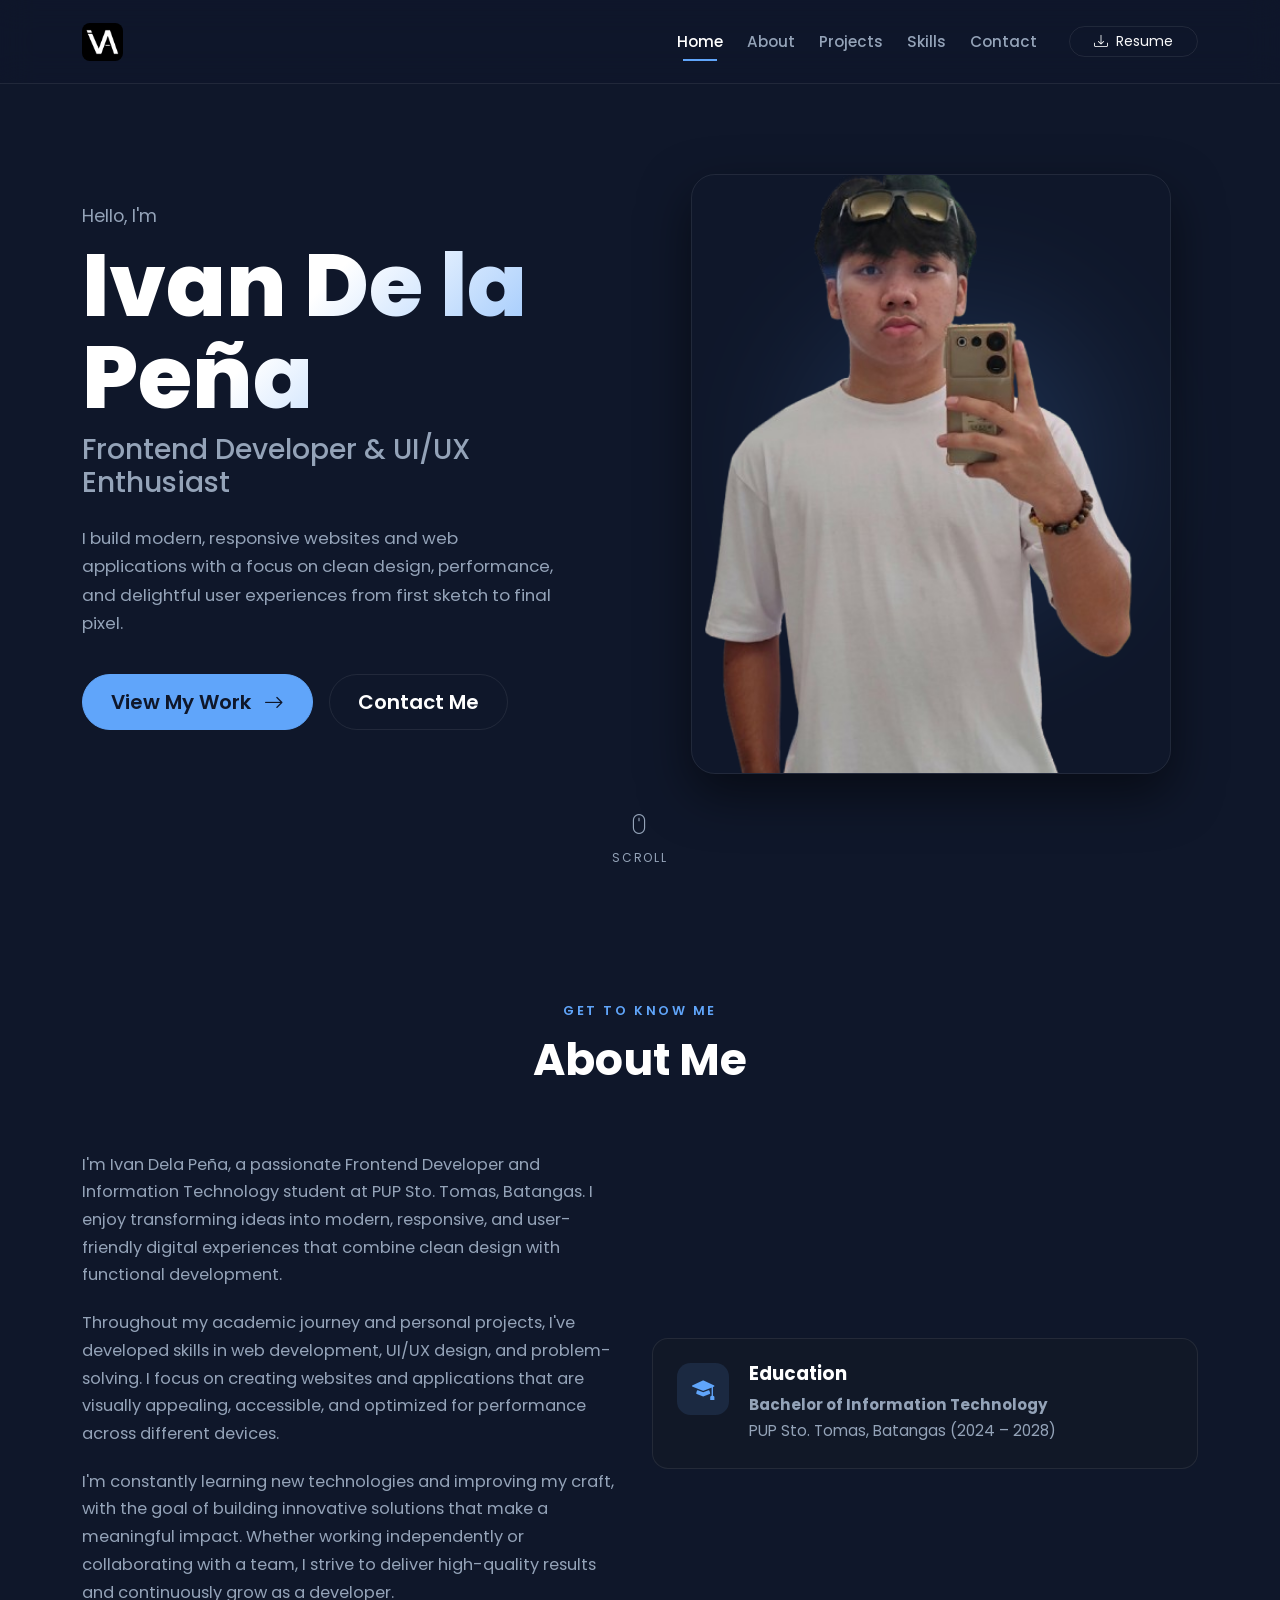
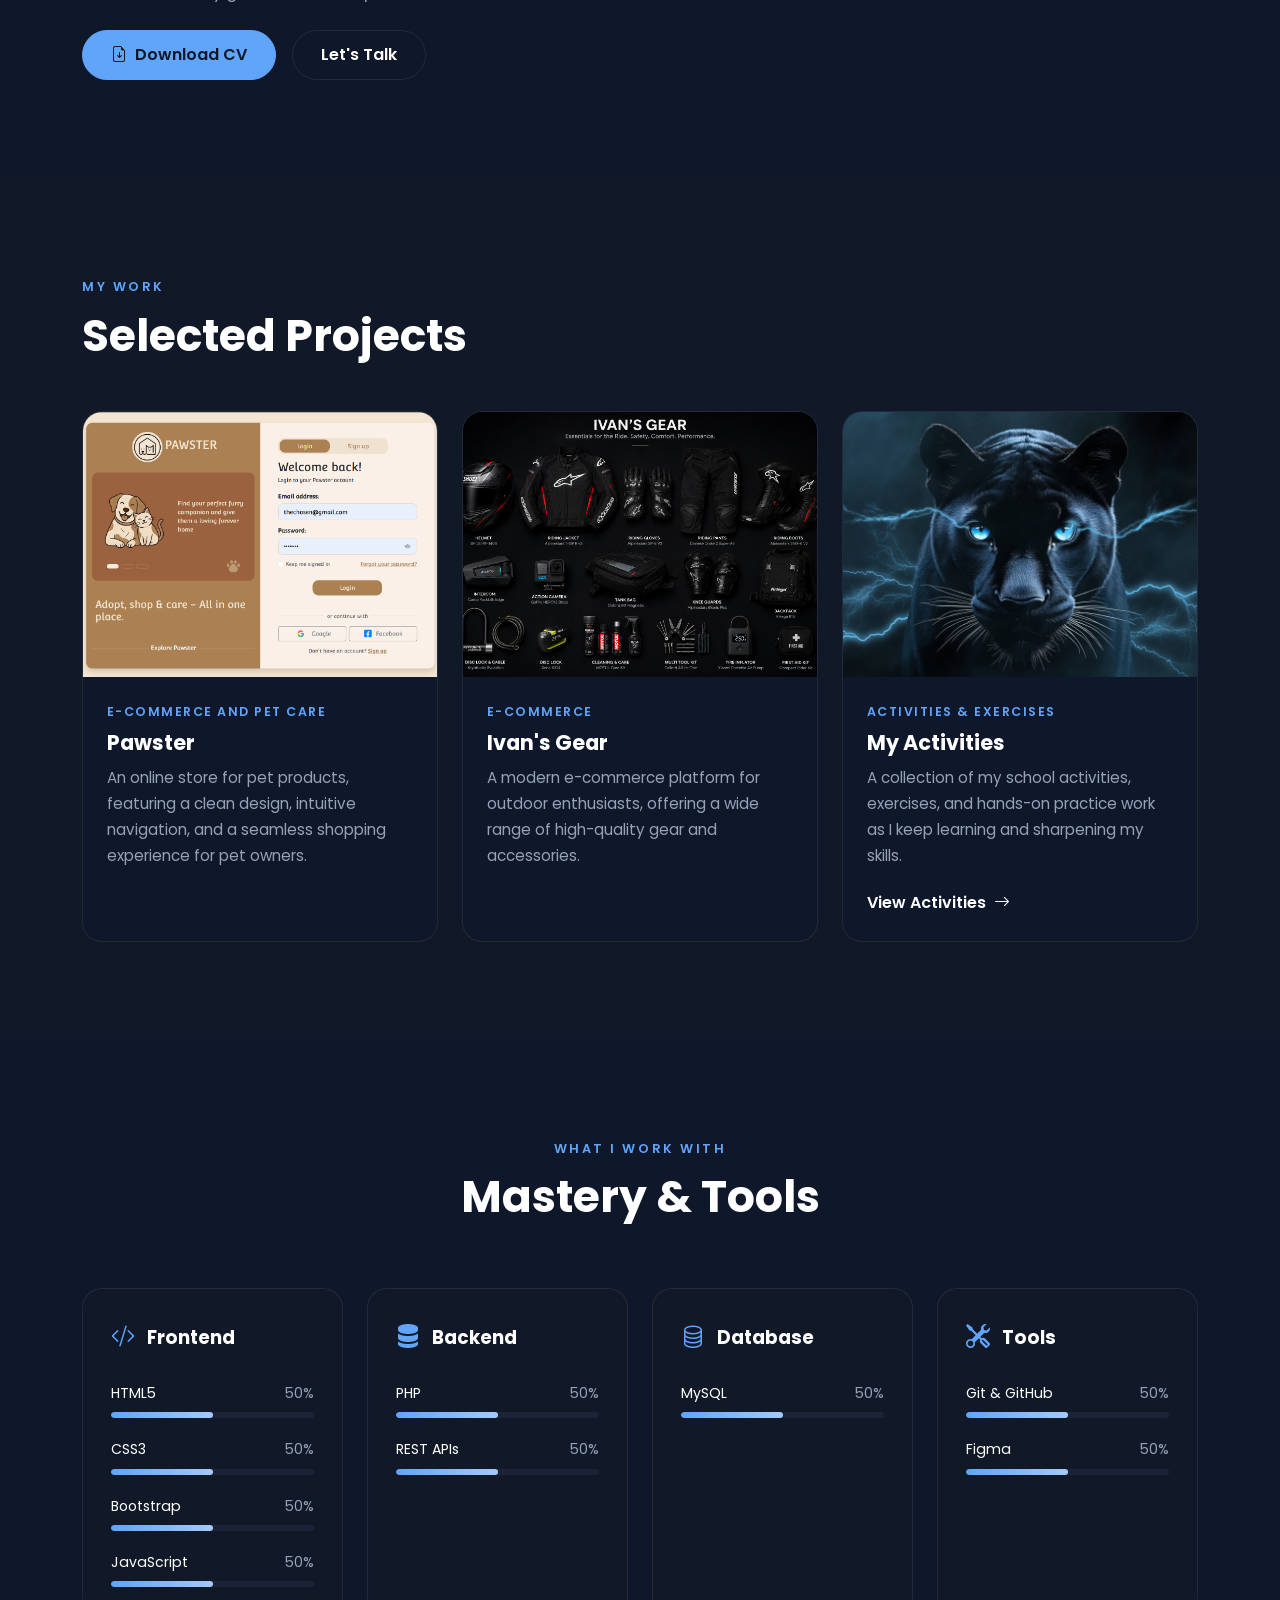
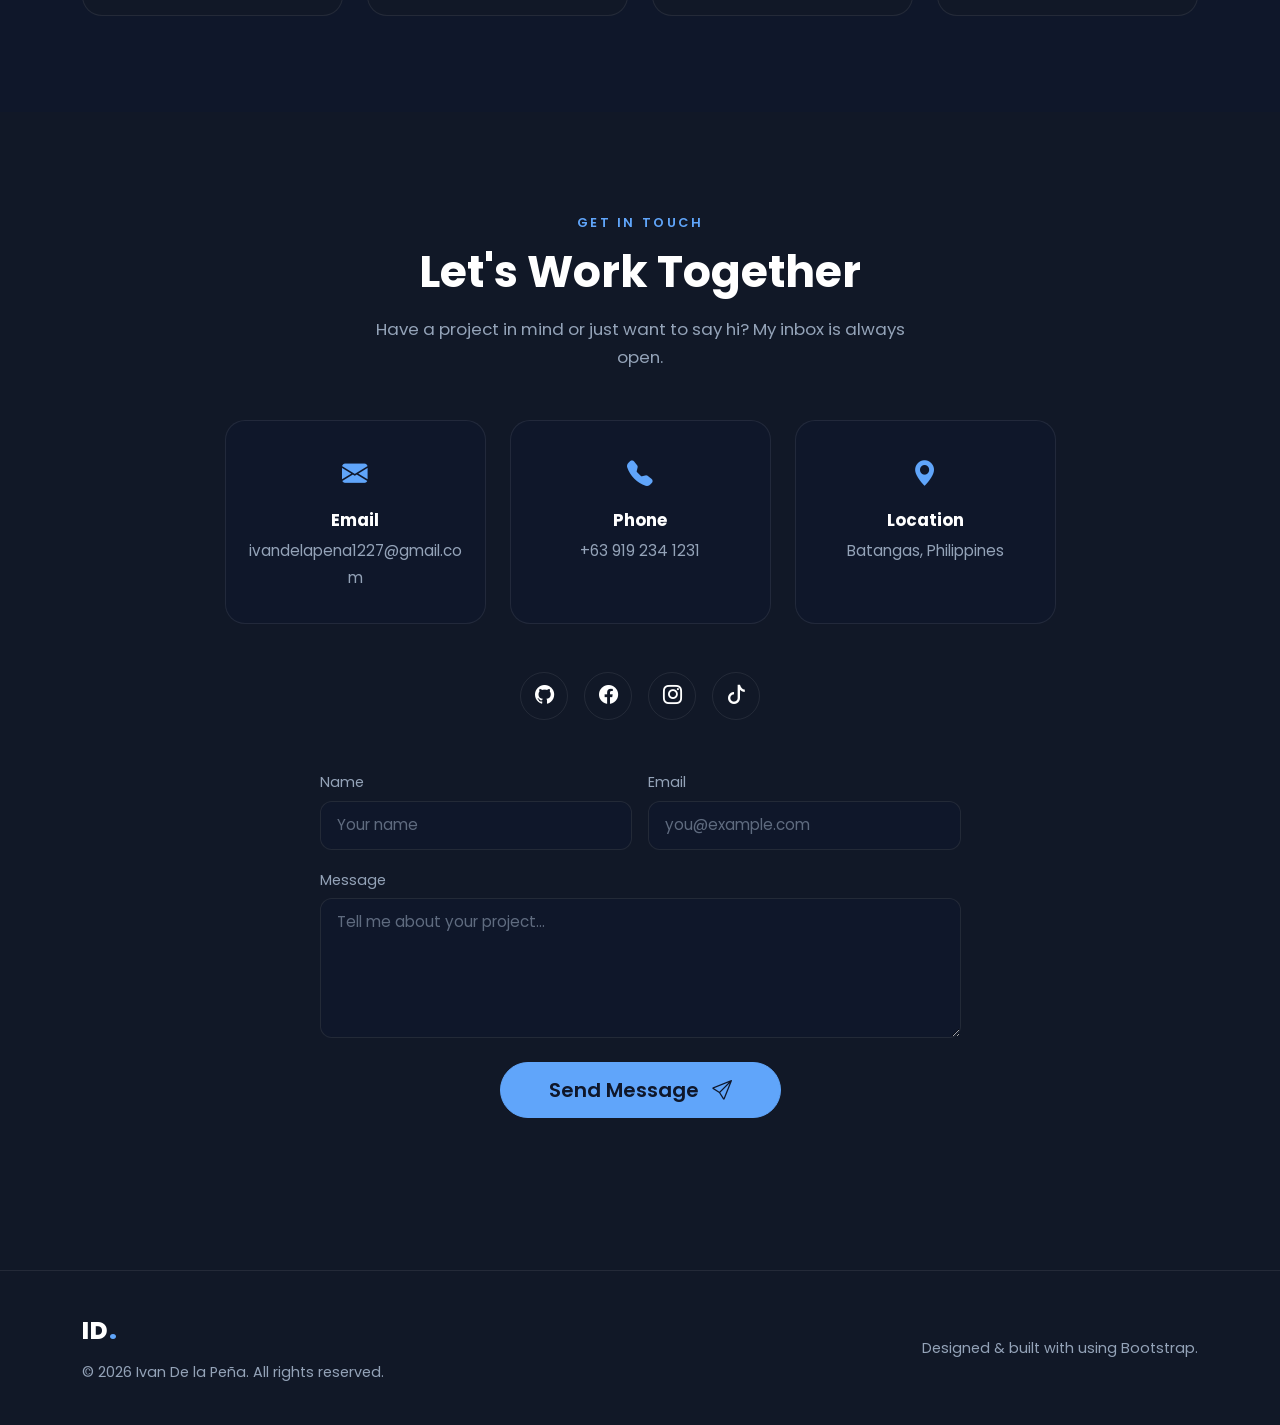
==== commit 1b0cfe88: "added a new file for activities" ====
--- a/index.html
+++ b/index.html
@@ -208,7 +208,7 @@
                   A collection of my school activities, exercises, and hands-on practice work
                   as I keep learning and sharpening my skills.
                 </p>
-                <a href="https://so-ye.github.io/Activities/Bento/" class="project-link">
+                <a href="activities.html" class="project-link">
                   View Activities <i class="bi bi-arrow-right ms-2"></i>
                 </a>
               </div>
